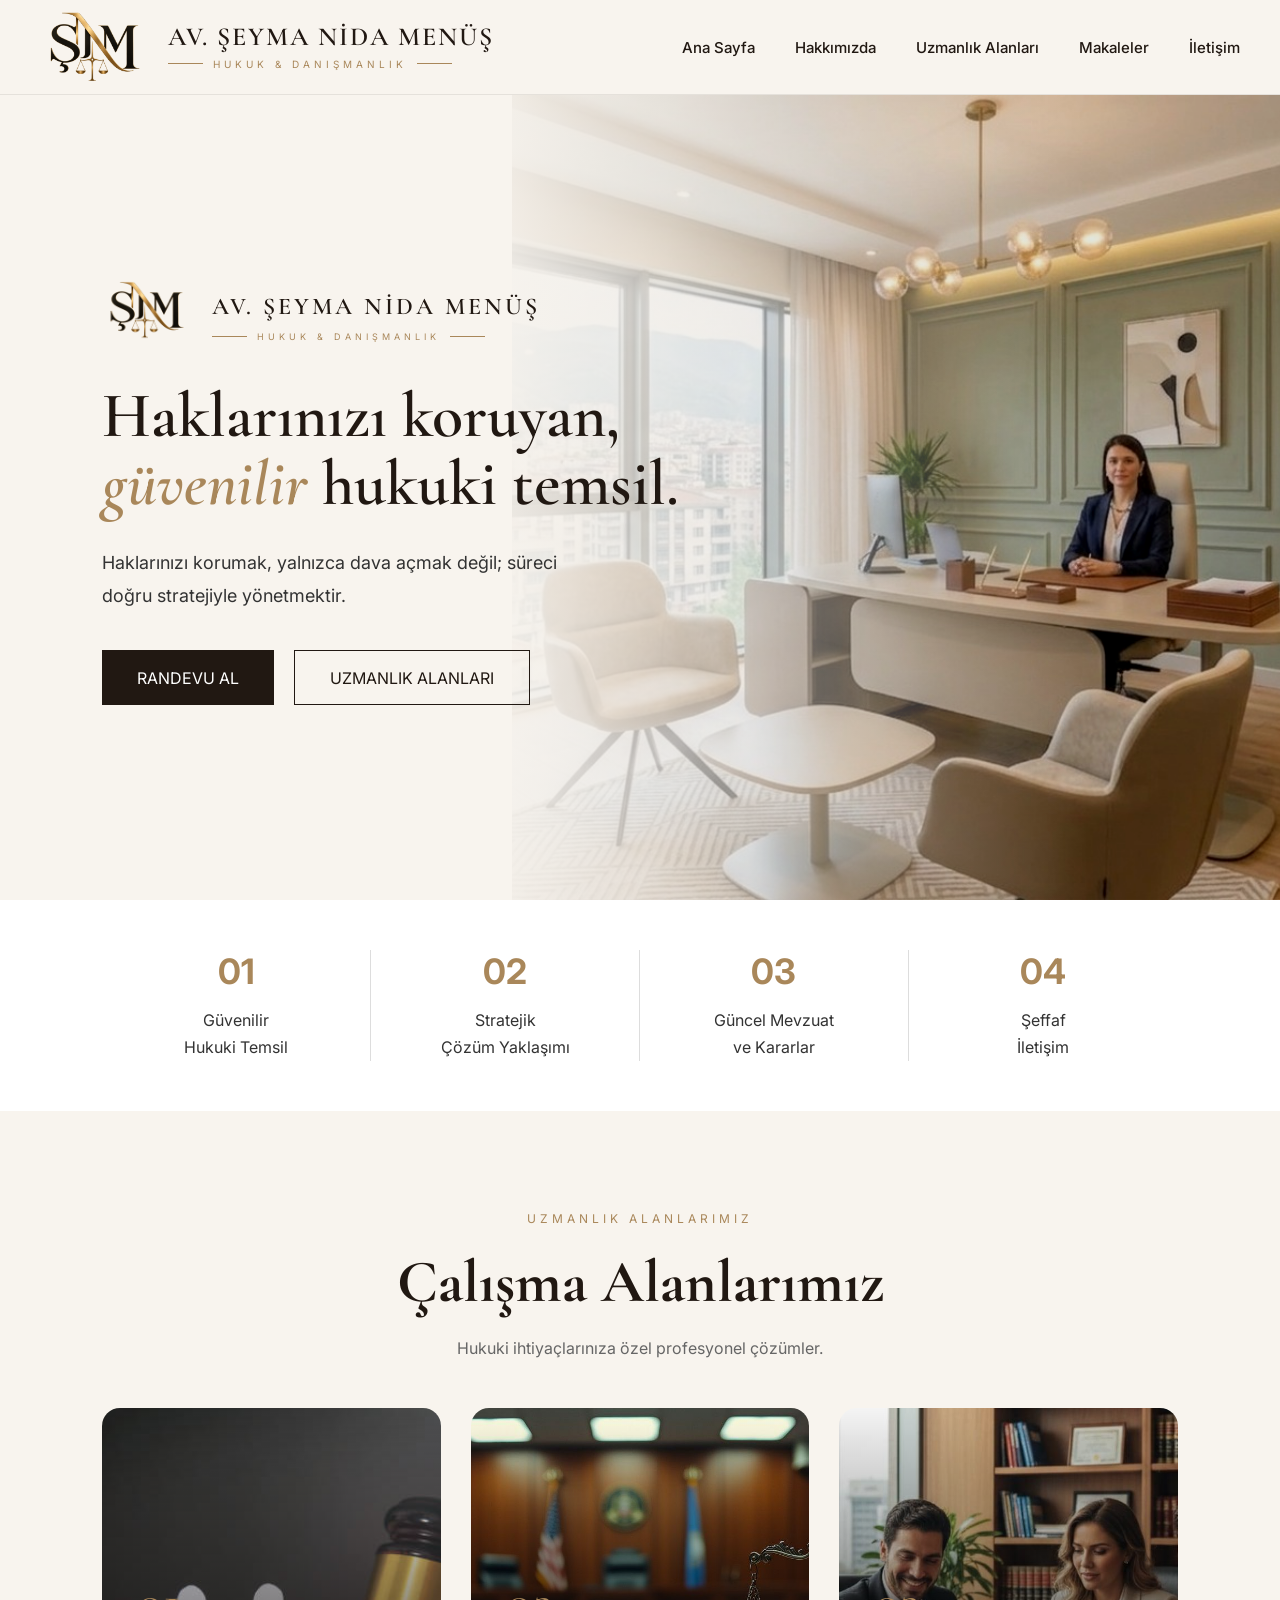
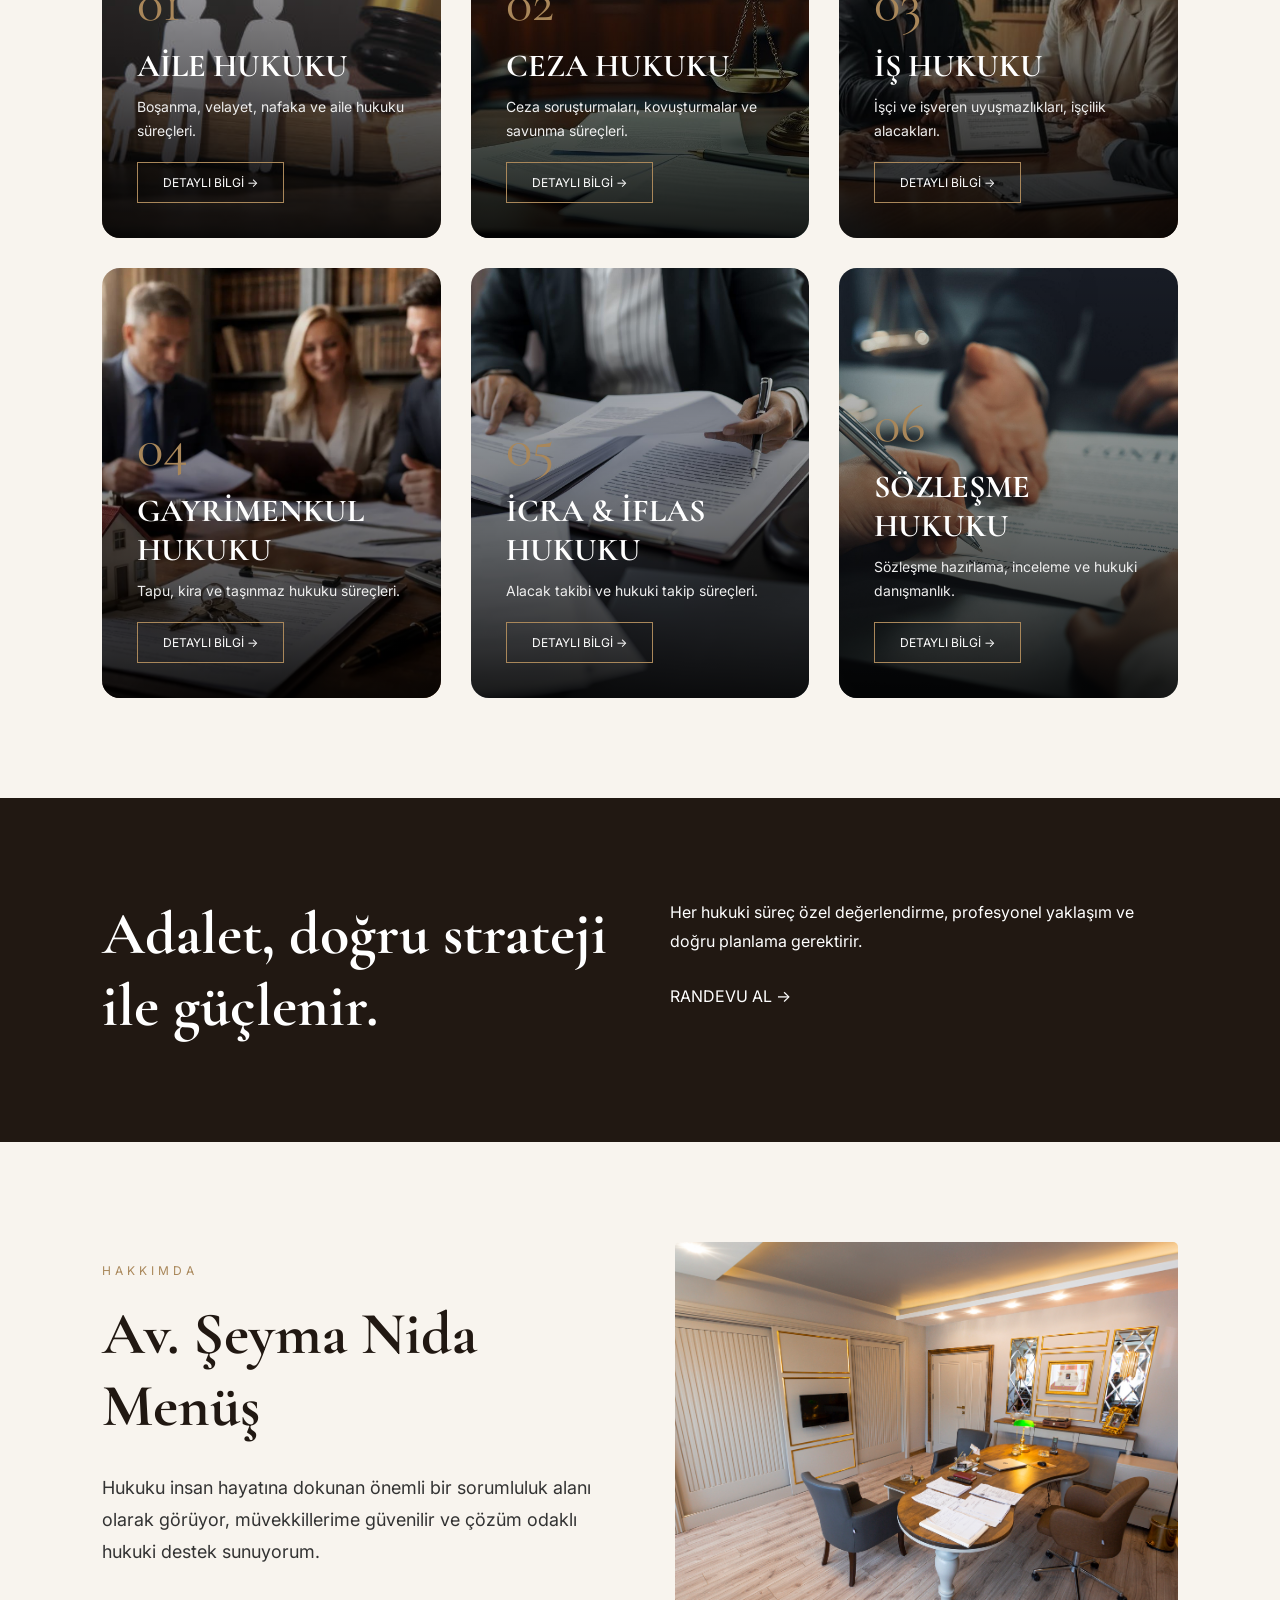
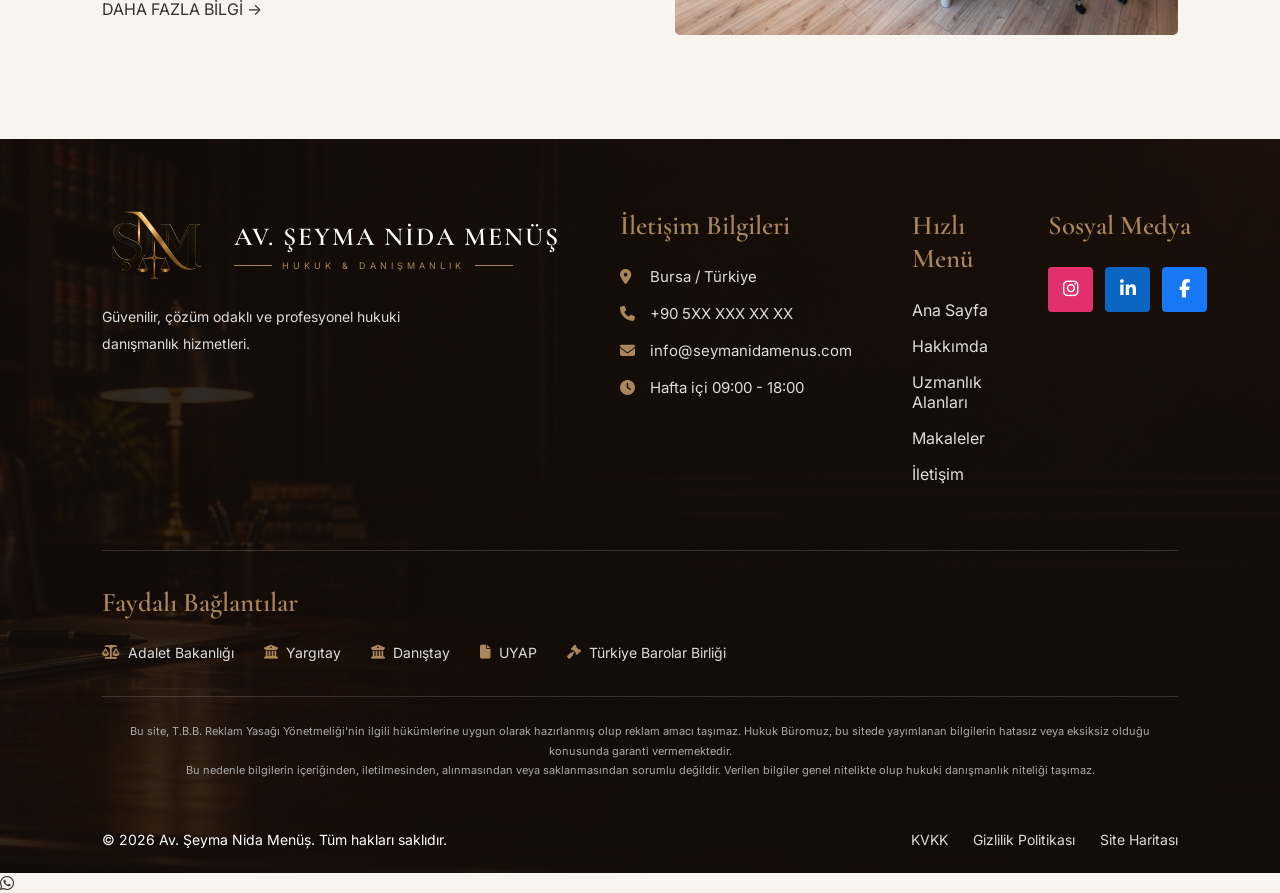
==== index.html @ ba9cf4a3 "Initial website version - SNM Hukuk" ====
<!doctype html>
<html lang="tr">
  <head>
    <meta charset="UTF-8" />

    <meta name="viewport" content="width=device-width, initial-scale=1.0" />

    <title>Av. Şeyma Nida Menüş | Hukuk & Danışmanlık</title>

    <meta
      name="description"
      content="Av. Şeyma Nida Menüş Hukuk ve Danışmanlık. Profesyonel hukuki danışmanlık ve güvenilir temsil."
    />

    <link rel="icon" href="assets/icons/favicon.svg" />

    <link rel="stylesheet" href="assets/css/style.css" />
    <link rel="stylesheet" href="assets/css/header.css" />
    <link rel="stylesheet" href="assets/css/footer.css" />
    <link rel="stylesheet" href="assets/css/responsive.css" />

    <link
      rel="stylesheet"
      href="https://cdnjs.cloudflare.com/ajax/libs/font-awesome/6.5.1/css/all.min.css"
    />

    <meta
      property="og:title"
      content="Av. Şeyma Nida Menüş | Hukuk & Danışmanlık"
    />

    <meta
      property="og:description"
      content="Profesyonel hukuki danışmanlık ve güvenilir temsil."
    />

    <meta property="og:type" content="website" />

    <meta property="og:image" content="assets/images/hero.png" />

    <link rel="preconnect" href="https://fonts.googleapis.com" />

    <link rel="preconnect" href="https://fonts.gstatic.com" crossorigin />

    <link
      href="https://fonts.googleapis.com/css2?family=Cormorant+Garamond:wght@400;500;600;700&family=Inter:wght@300;400;500;600&display=swap"
      rel="stylesheet"
    />
  </head>

  <body>
    <!-- ============================
     HEADER
============================ -->

    <header class="header">
      <div class="header-container">
        <!-- LOGO -->

        <a href="index.html" class="logo">
          <img src="assets/images/logo.png" alt="ŞNM Hukuk Logo" />

          <div class="logo-info">
            <div class="logo-name">AV. ŞEYMA NİDA MENÜŞ</div>

            <div class="logo-line">
              <span></span>

              <p>HUKUK &amp; DANIŞMANLIK</p>

              <span></span>
            </div>
          </div>
        </a>

        <!-- MENU -->

        <nav class="nav-menu">
          <a href="index.html"> Ana Sayfa </a>

          <a href="hakkimda.html"> Hakkımızda </a>

          <a href="uzmanlik.html"> Uzmanlık Alanları </a>

          <a href="makaleler.html"> Makaleler </a>

          <a href="iletisim.html"> İletişim </a>
        </nav>

        <!-- MOBILE MENU BUTTON -->

        <button class="menu-toggle" aria-label="Menü">
          <i class="fa-solid fa-bars"></i>
        </button>
      </div>
    </header>

    <!-- ============================
     HERO SECTION
============================ -->

    <section class="hero-split">
      <div class="hero-image">
        <img
          src="assets/images/hero-lawyer.jpg"
          alt="Av. Şeyma Nida Menüș Hukuk"
        />
      </div>

      <div class="hero-overlay"></div>

      <div class="hero-container">
        <div class="hero-content">
          <!-- BRAND -->

          <div class="hero-brand">
            <img src="assets/images/logo.png" alt="ŞNM Hukuk Logo" />

            <div class="hero-brand-info">
              <div class="hero-brand-name">AV. ŞEYMA NİDA MENÜŞ</div>

              <div class="hero-brand-line">
                <span></span>

                <p>HUKUK &amp; DANIŞMANLIK</p>

                <span></span>
              </div>
            </div>
          </div>

          <!-- TITLE -->

          <h1>
            Haklarınızı koruyan,<br />

            <i> güvenilir </i>

            hukuki temsil.
          </h1>

          <p>
            Haklarınızı korumak, yalnızca dava açmak değil; süreci doğru
            stratejiyle yönetmektir.
          </p>

          <!-- BUTTONS -->

          <div class="hero-buttons">
            <a href="iletisim.html" class="hero-btn primary"> RANDEVU AL </a>

            <a href="uzmanlik.html" class="hero-btn secondary">
              UZMANLIK ALANLARI
            </a>
          </div>
        </div>
      </div>
    </section>

    <section class="features">
      <div>
        <h3>01</h3>

        <p>
          Güvenilir
          <br />
          Hukuki Temsil
        </p>
      </div>

      <div>
        <h3>02</h3>

        <p>
          Stratejik
          <br />
          Çözüm Yaklaşımı
        </p>
      </div>

      <div>
        <h3>03</h3>

        <p>
          Güncel Mevzuat
          <br />
          ve Kararlar
        </p>
      </div>

      <div>
        <h3>04</h3>

        <p>
          Şeffaf
          <br />
          İletişim
        </p>
      </div>
    </section>

    <section class="services">
      <div class="section-title center-title">
        <div class="small-title">UZMANLIK ALANLARIMIZ</div>

        <h2>Çalışma Alanlarımız</h2>

        <p>Hukuki ihtiyaçlarınıza özel profesyonel çözümler.</p>
      </div>

      <div class="service-images">
        <div class="service-card">
          <img src="assets/images/aile.jpg" alt="Aile Hukuku" />

          <div class="overlay">
            <span> 01 </span>

            <h3>AİLE HUKUKU</h3>

            <p>Boşanma, velayet, nafaka ve aile hukuku süreçleri.</p>

            <a href="uzmanlik.html"> DETAYLI BİLGİ → </a>
          </div>
        </div>
        <div class="service-card">
          <img src="assets/images/ceza.jpg" alt="Ceza Hukuku" />

          <div class="overlay">
            <span> 02 </span>

            <h3>CEZA HUKUKU</h3>

            <p>Ceza soruşturmaları, kovuşturmalar ve savunma süreçleri.</p>

            <a href="uzmanlik.html"> DETAYLI BİLGİ → </a>
          </div>
        </div>

        <div class="service-card">
          <img src="assets/images/is.jpg" alt="İş Hukuku" />

          <div class="overlay">
            <span> 03 </span>

            <h3>İŞ HUKUKU</h3>

            <p>İşçi ve işveren uyuşmazlıkları, işçilik alacakları.</p>

            <a href="uzmanlik.html"> DETAYLI BİLGİ → </a>
          </div>
        </div>

        <div class="service-card">
          <img src="assets/images/gayrimenkul.jpg" alt="Gayrimenkul Hukuku" />

          <div class="overlay">
            <span> 04 </span>

            <h3>GAYRİMENKUL HUKUKU</h3>

            <p>Tapu, kira ve taşınmaz hukuku süreçleri.</p>

            <a href="uzmanlik.html"> DETAYLI BİLGİ → </a>
          </div>
        </div>

        <div class="service-card">
          <img src="assets/images/icra.jpg" alt="İcra ve İflas Hukuku" />

          <div class="overlay">
            <span> 05 </span>

            <h3>İCRA & İFLAS HUKUKU</h3>

            <p>Alacak takibi ve hukuki takip süreçleri.</p>

            <a href="uzmanlik.html"> DETAYLI BİLGİ → </a>
          </div>
        </div>

        <div class="service-card">
          <img src="assets/images/sozlesme.jpg" alt="Sözleşme Hukuku" />

          <div class="overlay">
            <span> 06 </span>

            <h3>SÖZLEŞME HUKUKU</h3>

            <p>Sözleşme hazırlama, inceleme ve hukuki danışmanlık.</p>

            <a href="uzmanlik.html"> DETAYLI BİLGİ → </a>
          </div>
        </div>
      </div>
    </section>

    <section class="quote">
      <div>
        <h2>Adalet, doğru strateji ile güçlenir.</h2>
      </div>

      <div>
        <p>
          Her hukuki süreç özel değerlendirme, profesyonel yaklaşım ve doğru
          planlama gerektirir.
        </p>

        <a href="iletisim.html" class="btn"> RANDEVU AL → </a>
      </div>
    </section>

    <section class="about">
      <div>
        <div class="small-title">HAKKIMDA</div>

        <h2>Av. Şeyma Nida Menüş</h2>

        <p>
          Hukuku insan hayatına dokunan önemli bir sorumluluk alanı olarak
          görüyor, müvekkillerime güvenilir ve çözüm odaklı hukuki destek
          sunuyorum.
        </p>

        <a href="hakkimda.html" class="outline-btn"> DAHA FAZLA BİLGİ → </a>
      </div>

      <div>
        <img src="assets/images/office.jpg" alt="Hukuk ofisi" />
      </div>
    </section>

    <!-- GLOBAL FOOTER -->

    <div id="footer"></div>

    <a href="https://wa.me/905000000000" class="whatsapp-btn">
      <i class="fa-brands fa-whatsapp"></i>
    </a>

    <script src="assets/js/main.js"></script>
  </body>
</html>
---- assets/css/style.css ----
/* ============================
   RESET
============================ */

* {
  margin: 0;

  padding: 0;

  box-sizing: border-box;
}

:root {
  --cream: #f8f4ee;

  --gold: #a9875a;

  --dark: #211812;

  --text: #333;

  --white: #fff;
}

html {
  scroll-behavior: smooth;
}

body {
  font-family: "Inter", sans-serif;

  background: var(--cream);

  color: var(--text);
}

a {
  text-decoration: none;

  color: inherit;
}

/* ============================
   HERO SPLIT
============================ */

.hero-split {
  position: relative;
  width: 100%;
  min-height: calc(100vh - 95px);
  display: flex;
  align-items: center;
  overflow: hidden;
  background: var(--cream);
}

.hero-image {
  position: absolute;
  right: 0;
  top: 0;
  width: 60%;
  height: 100%;
}

.hero-image img {
  width: 100%;

  height: 100%;

  object-fit: cover;

  filter: brightness(0.88) contrast(1.05);
}
.hero-overlay {
  position: absolute;

  inset: 0;

  z-index: 2;

  background: linear-gradient(
    90deg,
    #f8f4ee 0%,
    #f8f4ee 24%,
    rgba(248, 244, 238, 0.96) 38%,
    rgba(248, 244, 238, 0.7) 52%,
    rgba(248, 244, 238, 0.28) 68%,
    transparent 85%
  );
}

.hero-container {
  position: relative;
  z-index: 3;
  width: 100%;
  max-width: 1450px;
  margin: auto;
  padding: 70px 8%;
}

.hero-content {
  max-width: 700px;
}

.small-title {
  font-size: 12px;
  letter-spacing: 4px;
  color: var(--gold);
  margin-bottom: 20px;
}

.hero-content h1 {
  font-family: "Cormorant Garamond", serif;

  font-size: 66px;

  line-height: 1.08;

  max-width: 650px;

  font-weight: 600;

  color: var(--dark);
}

.hero-content h1 i {
  color: var(--gold);
}

.hero-content p {
  font-size: 18px;
  line-height: 1.8;
  margin: 30px 0 38px;
  max-width: 500px;
}

.hero-buttons {
  display: flex;
  gap: 20px;
}

.hero-btn {
  height: 55px;
  padding: 0 35px;
  display: flex;
  align-items: center;
  justify-content: center;
  transition: 0.3s;
}

.hero-btn.primary {
  background: var(--dark);
  color: white;
}

.hero-btn.primary:hover {
  background: var(--gold);
}

.hero-btn.secondary {
  border: 1px solid var(--dark);
  color: var(--dark);
}

.hero-btn.secondary:hover {
  background: var(--dark);
  color: white;
}

/* ============================
   FEATURES
============================ */

.features {
  display: grid;

  grid-template-columns: repeat(4, 1fr);

  background: white;

  padding: 50px 8%;
}

.features div {
  text-align: center;

  border-right: 1px solid #ddd;
}

.features div:last-child {
  border: none;
}

.features h3 {
  font-size: 35px;

  color: var(--gold);

  margin-bottom: 15px;
}

.features p {
  line-height: 1.7;
}

/* ============================
   SERVICES
============================ */

.services {
  padding: 100px 8%;
}

.section-title {
  margin-bottom: 50px;
}

.center-title {
  text-align: center;
}

.center-title h2 {
  font-family: "Cormorant Garamond", serif;

  font-size: 60px;

  color: var(--dark);
}

.center-title p {
  margin-top: 20px;

  color: #666;
}

.service-images {
  display: grid;

  grid-template-columns: repeat(3, 1fr);

  gap: 30px;
}

.service-card {
  height: 430px;

  position: relative;

  overflow: hidden;

  border-radius: 18px;

  background: #000;
}

.service-card img {
  width: 100%;

  height: 100%;

  object-fit: cover;

  transition: 0.6s;
}

.service-card:hover img {
  transform: scale(1.1);
}

.service-card::before {
  content: "";

  position: absolute;

  inset: 0;

  background: linear-gradient(180deg, transparent, rgba(0, 0, 0, 0.9));

  z-index: 1;
}

.overlay {
  position: absolute;

  left: 35px;

  right: 35px;

  bottom: 35px;

  z-index: 2;

  color: white;
}

.overlay span {
  font-family: "Cormorant Garamond", serif;

  font-size: 55px;

  color: var(--gold);
}

.overlay h3 {
  font-family: "Cormorant Garamond", serif;

  font-size: 32px;

  margin: 10px 0;
}

.overlay p {
  font-size: 14px;

  line-height: 1.7;

  color: #eee;
}

.overlay a {
  display: inline-block;

  margin-top: 20px;

  padding: 12px 25px;

  border: 1px solid var(--gold);

  font-size: 12px;

  transition: 0.3s;
}

.overlay a:hover {
  background: var(--gold);

  color: white;
}

/* ============================
   QUOTE
============================ */

.quote {
  background: var(--dark);

  color: white;

  padding: 100px 8%;

  display: grid;

  grid-template-columns: 1fr 1fr;

  gap: 60px;
}

.quote h2 {
  font-family: "Cormorant Garamond", serif;

  font-size: 60px;
}

.quote p {
  line-height: 1.8;

  margin-bottom: 30px;
}

/* ============================
   ABOUT
============================ */

.about {
  padding: 100px 8%;

  display: grid;

  grid-template-columns: 1fr 1fr;

  gap: 70px;

  align-items: center;
}

.about h2 {
  font-family: "Cormorant Garamond", serif;

  font-size: 60px;

  color: var(--dark);
}

.about p {
  font-size: 18px;

  line-height: 1.8;

  margin: 30px 0;
}

.about img {
  width: 100%;

  border-radius: 5px;
}

/* ============================
   CONTACT
============================ */

.contact-section {
  padding: 100px 8%;

  display: grid;

  grid-template-columns: 1fr 1fr;

  gap: 70px;
}

.contact-info h2 {
  font-family: "Cormorant Garamond", serif;

  font-size: 55px;

  color: var(--dark);
}

.contact-info p {
  line-height: 1.8;

  margin: 25px 0;
}

.contact-item {
  display: flex;

  align-items: center;

  gap: 15px;

  margin: 20px 0;
}

.contact-item i {
  color: var(--gold);

  font-size: 20px;
}

.contact-form form {
  display: flex;

  flex-direction: column;

  gap: 20px;
}

.contact-form input,
.contact-form textarea {
  width: 100%;

  padding: 18px;

  border: 1px solid #ddd;

  background: white;

  font-family: inherit;
}

.contact-form textarea {
  height: 160px;

  resize: none;
}

/* ============================
   ARTICLE
============================ */

.article-grid {
  display: grid;

  grid-template-columns: repeat(3, 1fr);

  gap: 30px;
}

.article-card {
  background: white;

  border: 1px solid #ddd;

  overflow: hidden;

  transition: 0.3s;
}

.article-card:hover {
  transform: translateY(-10px);

  border-color: var(--gold);
}

.article-card img {
  width: 100%;

  height: 250px;

  object-fit: cover;
}

.article-card div {
  padding: 30px;
}

.article-card span {
  color: var(--gold);

  font-size: 12px;

  letter-spacing: 2px;
}

.article-card h3 {
  font-family: "Cormorant Garamond", serif;

  font-size: 30px;

  margin: 15px 0;
}

.article-card p {
  line-height: 1.7;

  color: #666;
}

.article-card a {
  display: inline-block;

  margin-top: 20px;

  color: var(--gold);
}
/* ============================
   PAGE HERO
============================ */

.page-hero {
  padding: 120px 8%;

  background: var(--dark);

  color: white;

  text-align: center;
}

.page-hero h1 {
  font-family: "Cormorant Garamond", serif;

  font-size: 70px;

  margin-bottom: 20px;
}

.page-hero p {
  font-size: 18px;

  color: #ddd;
}
/* ============================
   LEGAL CONTENT
============================ */

.legal-content {
  padding: 100px 8%;

  max-width: 1000px;

  margin: auto;
}

.legal-content h2 {
  font-family: "Cormorant Garamond", serif;

  font-size: 55px;

  margin-bottom: 30px;
}

.legal-content h3 {
  font-family: "Cormorant Garamond", serif;

  font-size: 35px;

  color: var(--gold);

  margin-top: 40px;
}

.legal-content p {
  font-size: 17px;

  line-height: 1.9;

  color: #555;

  margin: 20px 0;
}

/* ============================
   ANIMATION
============================ */

.hero-content,
.hero-image,
.service-card,
.about {
  animation: fadeUp 0.8s ease;
}

@keyframes fadeUp {
  from {
    opacity: 0;

    transform: translateY(40px);
  }

  to {
    opacity: 1;

    transform: translateY(0);
  }
}

/* ================================
   RESPONSIVE
================================ */

@media (max-width: 1200px) {
  .service-images {
    grid-template-columns: repeat(2, 1fr);
  }
}

@media (max-width: 900px) {
  .hero-split {
    flex-direction: column;

    padding: 60px 5%;

    text-align: center;
  }

  .hero-content {
    width: 100%;
  }

  .hero-content h1 {
    font-size: 48px;
  }

  .hero-image {
    width: 90%;
  }

  .hero-image img {
    height: 450px;
  }

  .hero-buttons {
    justify-content: center;
  }

  .features {
    grid-template-columns: 1fr;

    padding: 40px 5%;
  }

  .features div {
    border-right: none;

    border-bottom: 1px solid #ddd;

    padding: 25px;
  }

  .service-images {
    grid-template-columns: 1fr;
  }

  .quote {
    grid-template-columns: 1fr;

    padding: 70px 5%;
  }

  .about {
    grid-template-columns: 1fr;

    padding: 70px 5%;
  }

  .contact-section {
    grid-template-columns: 1fr;

    padding: 70px 5%;
  }

  .article-grid {
    grid-template-columns: 1fr;
  }
}

@media (max-width: 500px) {
  .hero-content h1 {
    font-size: 38px;
  }

  .service-card {
    height: 350px;
  }

  .overlay h3 {
    font-size: 24px;
  }

  .center-title h2 {
    font-size: 42px;
  }

  .page-hero h1 {
    font-size: 45px;
  }
}

/* ============================
   HERO BRAND FINAL CLEAN
============================ */

.hero-brand {
  display: flex;
  align-items: center;
  gap: 20px;
  margin-bottom: 32px;
}

.hero-brand img {
  width: 90px;
  height: auto;
  object-fit: contain;
  transform: translateY(-10px);
}

.hero-brand-info {
  display: flex;
  flex-direction: column;
  justify-content: center;
  margin-top: 0;
}

.hero-brand-name {
  font-family: "Cormorant Garamond", serif;
  font-size: 24px;
  font-weight: 600;
  letter-spacing: 3px;
  line-height: 1.1;
  color: var(--dark);
  white-space: nowrap;
}

.hero-brand-line {
  display: flex;
  align-items: center;
  gap: 10px;
  margin-top: 8px;
}

.hero-brand-line span {
  width: 35px;
  height: 1px;
  background: var(--gold);
}

.hero-brand-line p {
  margin: 0;
  font-size: 9px;
  letter-spacing: 4px;
  color: var(--gold);
  white-space: nowrap;
}

/* HERO FINAL SIZE */

.hero-content h1 {
  font-size: 64px;
  line-height: 1.06;
  margin-top: 0;
}

@media (max-width: 768px) {
  .hero-brand img {
    width: 70px;
    transform: translateY(-6px);
  }

  .hero-brand-name {
    font-size: 19px;
  }

  .hero-content h1 {
    font-size: 42px;
  }
}
---- assets/css/header.css ----
/* =================================
   HEADER
================================= */

.header {
  width: 100%;

  height: 95px;

  background: #f8f4ee;

  border-bottom: 1px solid rgba(0, 0, 0, 0.08);

  position: sticky;

  top: 0;

  z-index: 999;
}

.header-container {
  max-width: 1400px;

  height: 100%;

  margin: auto;

  padding: 0 40px;

  display: flex;

  align-items: center;

  justify-content: space-between;
}

/* LOGO */

.logo {
  display: flex;

  align-items: center;

  gap: 18px;
}

.logo img {
  width: 110px;

  height: auto;

  display: block;

  object-fit: contain;
}

.logo-info {
  display: flex;

  flex-direction: column;

  justify-content: center;
}

.logo-name {
  font-family: "Cormorant Garamond", serif;

  font-size: 26px;

  font-weight: 600;

  letter-spacing: 2px;

  color: #211812;

  line-height: 1;

  white-space: nowrap;
}

.logo-line {
  display: flex;

  align-items: center;

  gap: 10px;

  margin-top: 8px;
}

.logo-line span {
  width: 35px;

  height: 1px;

  background: #a9875a;
}

.logo-line p {
  margin: 0;

  font-size: 10px;

  letter-spacing: 4px;

  color: #a9875a;

  white-space: nowrap;
}

/* MENU */

.nav-menu {
  display: flex;

  align-items: center;

  gap: 40px;
}

.nav-menu a {
  color: #211812;

  font-size: 15px;

  font-weight: 500;

  transition: 0.3s;

  position: relative;
}

.nav-menu a:hover {
  color: #a9875a;
}

.nav-menu a::after {
  content: "";

  position: absolute;

  left: 0;

  bottom: -8px;

  width: 0;

  height: 2px;

  background: #a9875a;

  transition: 0.3s;
}

.nav-menu a:hover::after {
  width: 100%;
}

/* MOBILE BUTTON */

.menu-toggle {
  display: none;

  background: none;

  border: none;

  color: #211812;

  font-size: 26px;

  cursor: pointer;
}

/* TABLET */

@media (max-width: 900px) {
  .header {
    height: 85px;
  }

  .header-container {
    padding: 0 25px;
  }

  .logo img {
    width: 120px;
  }

  .nav-menu {
    position: absolute;

    top: 85px;

    left: 0;

    width: 100%;

    background: #f8f4ee;

    display: none;

    flex-direction: column;

    gap: 20px;

    padding: 30px 0;
  }

  .nav-menu.active {
    display: flex;
  }

  .menu-toggle {
    display: block;
  }
}

/* MOBILE */

@media (max-width: 500px) {
  .logo img {
    width: 100px;
  }

  .header-container {
    padding: 0 20px;
  }
}
---- assets/css/footer.css ----
/* ============================
   FOOTER
============================ */

.footer {
  position: relative;

  padding: 70px 8% 25px;

  color: #fff;

  background:
    linear-gradient(rgba(20, 12, 8, 0.88), rgba(20, 12, 8, 0.88)),
    url("../images/footer-bg.jpg");

  background-size: cover;

  background-position: center;

  overflow: hidden;
}

.footer-container {
  max-width: 1450px;

  margin: auto;

  display: grid;

  grid-template-columns: 1.5fr 1fr 1fr 0.8fr;

  gap: 60px;

  padding-bottom: 50px;

  border-bottom: 1px solid rgba(255, 255, 255, 0.15);
}

/* ============================
   FOOTER LOGO
============================ */

.footer-logo-link {
  display: flex;

  align-items: center;

  gap: 22px;
}

.footer-logo-img {
  width: 110px;

  height: auto;

  object-fit: contain;
}

.footer-logo-info {
  display: flex;

  flex-direction: column;
}

.footer-logo-name {
  font-family: "Cormorant Garamond", serif;

  font-size: 26px;

  font-weight: 600;

  letter-spacing: 2px;

  color: #fff;

  white-space: nowrap;
}

.footer-logo-line {
  display: flex;

  align-items: center;

  gap: 10px;

  margin-top: 8px;
}

.footer-logo-line span {
  width: 38px;

  height: 1px;

  background: #a9875a;
}

.footer-logo-line p {
  margin: 0;

  color: #a9875a;

  font-size: 9px;

  letter-spacing: 4px;

  white-space: nowrap;
}

.footer-description {
  margin-top: 22px;

  max-width: 330px;

  font-size: 14px;

  line-height: 1.9;

  color: #ddd;
}

/* ============================
   TITLES
============================ */

.footer-col h3,
.footer-useful h3 {
  font-family: "Cormorant Garamond", serif;

  font-size: 27px;

  font-weight: 600;

  color: #a9875a;

  margin-bottom: 25px;
}

/* ============================
   CONTACT
============================ */

.footer-contact {
  list-style: none;
}

.footer-contact li {
  display: flex;

  align-items: center;

  gap: 12px;

  margin-bottom: 18px;

  font-size: 15px;

  color: #ddd;
}

.footer-contact i {
  color: #a9875a;

  width: 18px;
}

/* ============================
   MENU LINKS
============================ */

.footer-links {
  list-style: none;
}

.footer-links li {
  margin-bottom: 16px;
}

.footer-links a {
  color: #ddd;

  transition: 0.3s;
}

.footer-links a:hover {
  color: #a9875a;
}

/* ============================
   SOCIAL MEDIA
============================ */

.footer-social {
  display: flex;

  gap: 12px;
}

.footer-social a {
  width: 45px;

  height: 45px;

  display: flex;

  align-items: center;

  justify-content: center;

  color: #fff;

  border-radius: 4px;

  font-size: 18px;

  transition: 0.3s;
}

/* Instagram */

.footer-social a:nth-child(1) {
  background: #e1306c;
}

/* LinkedIn */

.footer-social a:nth-child(2) {
  background: #0a66c2;
}

/* Facebook */

.footer-social a:nth-child(3) {
  background: #1877f2;
}

.footer-social a:hover {
  transform: translateY(-4px);

  filter: brightness(1.1);
}

/* ============================
   USEFUL LINKS
============================ */

.footer-useful {
  max-width: 1450px;

  margin: 35px auto 0;

  padding-bottom: 35px;

  border-bottom: 1px solid rgba(255, 255, 255, 0.15);
}

.useful-links {
  display: flex;

  flex-wrap: wrap;

  gap: 30px;
}

.useful-links a {
  color: #ddd;

  font-size: 14px;

  display: flex;

  align-items: center;

  gap: 8px;
}

.useful-links i {
  color: #a9875a;
}

/* ============================
   LEGAL TEXT
============================ */

.footer-legal {
  max-width: 1200px;

  margin: 25px auto;

  text-align: center;

  color: #aaa;

  font-size: 11px;

  line-height: 1.8;
}

/* ============================
   BOTTOM
============================ */

.footer-bottom {
  max-width: 1450px;

  margin: auto;

  display: flex;

  justify-content: space-between;

  align-items: center;

  padding-top: 25px;

  font-size: 14px;
}

.footer-bottom div {
  display: flex;

  gap: 25px;
}

.footer-bottom a {
  color: #ddd;
}

.footer-bottom a:hover {
  color: #a9875a;
}

/* ============================
   RESPONSIVE
============================ */

@media (max-width: 1000px) {
  .footer-container {
    grid-template-columns: 1fr 1fr;
  }
}

@media (max-width: 700px) {
  .footer-container {
    grid-template-columns: 1fr;
  }

  .footer-logo-link {
    justify-content: center;
  }

  .footer-description {
    text-align: center;
  }

  .footer-bottom {
    flex-direction: column;

    gap: 20px;

    text-align: center;
  }

  .useful-links {
    flex-direction: column;
  }
}
---- assets/css/responsive.css ----
@media (max-width: 1200px) {
  .hero h1 {
    font-size: 60px;
  }

  .service-images {
    grid-template-columns: repeat(2, 1fr);
  }

  .footer-container {
    grid-template-columns: repeat(2, 1fr);
  }
}

@media (max-width: 900px) {
  .header {
    padding: 0 5%;

    height: 85px;
  }

  .nav-menu {
    display: none;
  }

  .header .btn {
    padding: 12px 20px;

    font-size: 11px;
  }

  .hero {
    flex-direction: column;

    padding: 60px 5%;

    text-align: center;
  }

  .hero-content {
    width: 100%;
  }

  .hero h1 {
    font-size: 48px;
  }

  .hero p {
    font-size: 16px;
  }

  .hero-buttons {
    flex-direction: column;

    align-items: center;
  }

  .hero-buttons a {
    width: 100%;

    max-width: 320px;
  }

  .hero-image {
    width: 90%;
  }

  .hero-image img {
    height: 480px;
  }

  .features {
    grid-template-columns: 1fr;

    padding: 40px 5%;
  }

  .features div {
    border-right: none;

    border-bottom: 1px solid #ddd;

    padding: 25px;
  }

  .features div:last-child {
    border: none;
  }

  .services {
    padding: 70px 5%;
  }

  .center-title h2 {
    font-size: 45px;
  }

  .service-images {
    grid-template-columns: 1fr;
  }

  .service-card {
    height: 390px;
  }

  .overlay {
    left: 25px;

    right: 25px;

    bottom: 25px;
  }

  .overlay h3 {
    font-size: 27px;
  }

  .quote {
    grid-template-columns: 1fr;

    padding: 70px 5%;
  }

  .quote h2 {
    font-size: 45px;
  }

  .about {
    grid-template-columns: 1fr;

    padding: 70px 5%;

    text-align: center;
  }

  .about h2 {
    font-size: 45px;
  }

  .footer {
    padding: 60px 5% 30px;
  }

  .footer-container {
    grid-template-columns: 1fr;

    gap: 40px;
  }

  .footer-bottom {
    flex-direction: column;

    gap: 20px;

    text-align: center;
  }

  .footer-bottom div {
    flex-direction: column;

    gap: 10px;
  }

  .page-hero {
    padding: 90px 5%;
  }

  .page-hero h1 {
    font-size: 50px;
  }
}

@media (max-width: 500px) {
  .logo-main {
    font-size: 38px;
  }

  .logo-text {
    display: none;
  }

  .header .btn {
    display: none;
  }

  .hero h1 {
    font-size: 38px;
  }

  .hero-image img {
    height: 350px;
  }

  .service-card {
    height: 350px;
  }

  .overlay span {
    font-size: 45px;
  }

  .overlay h3 {
    font-size: 24px;
  }

  .overlay p {
    font-size: 13px;
  }

  .footer-logo {
    font-size: 60px;
  }

  .social-icons a {
    width: 40px;

    height: 40px;

    font-size: 16px;
  }
}
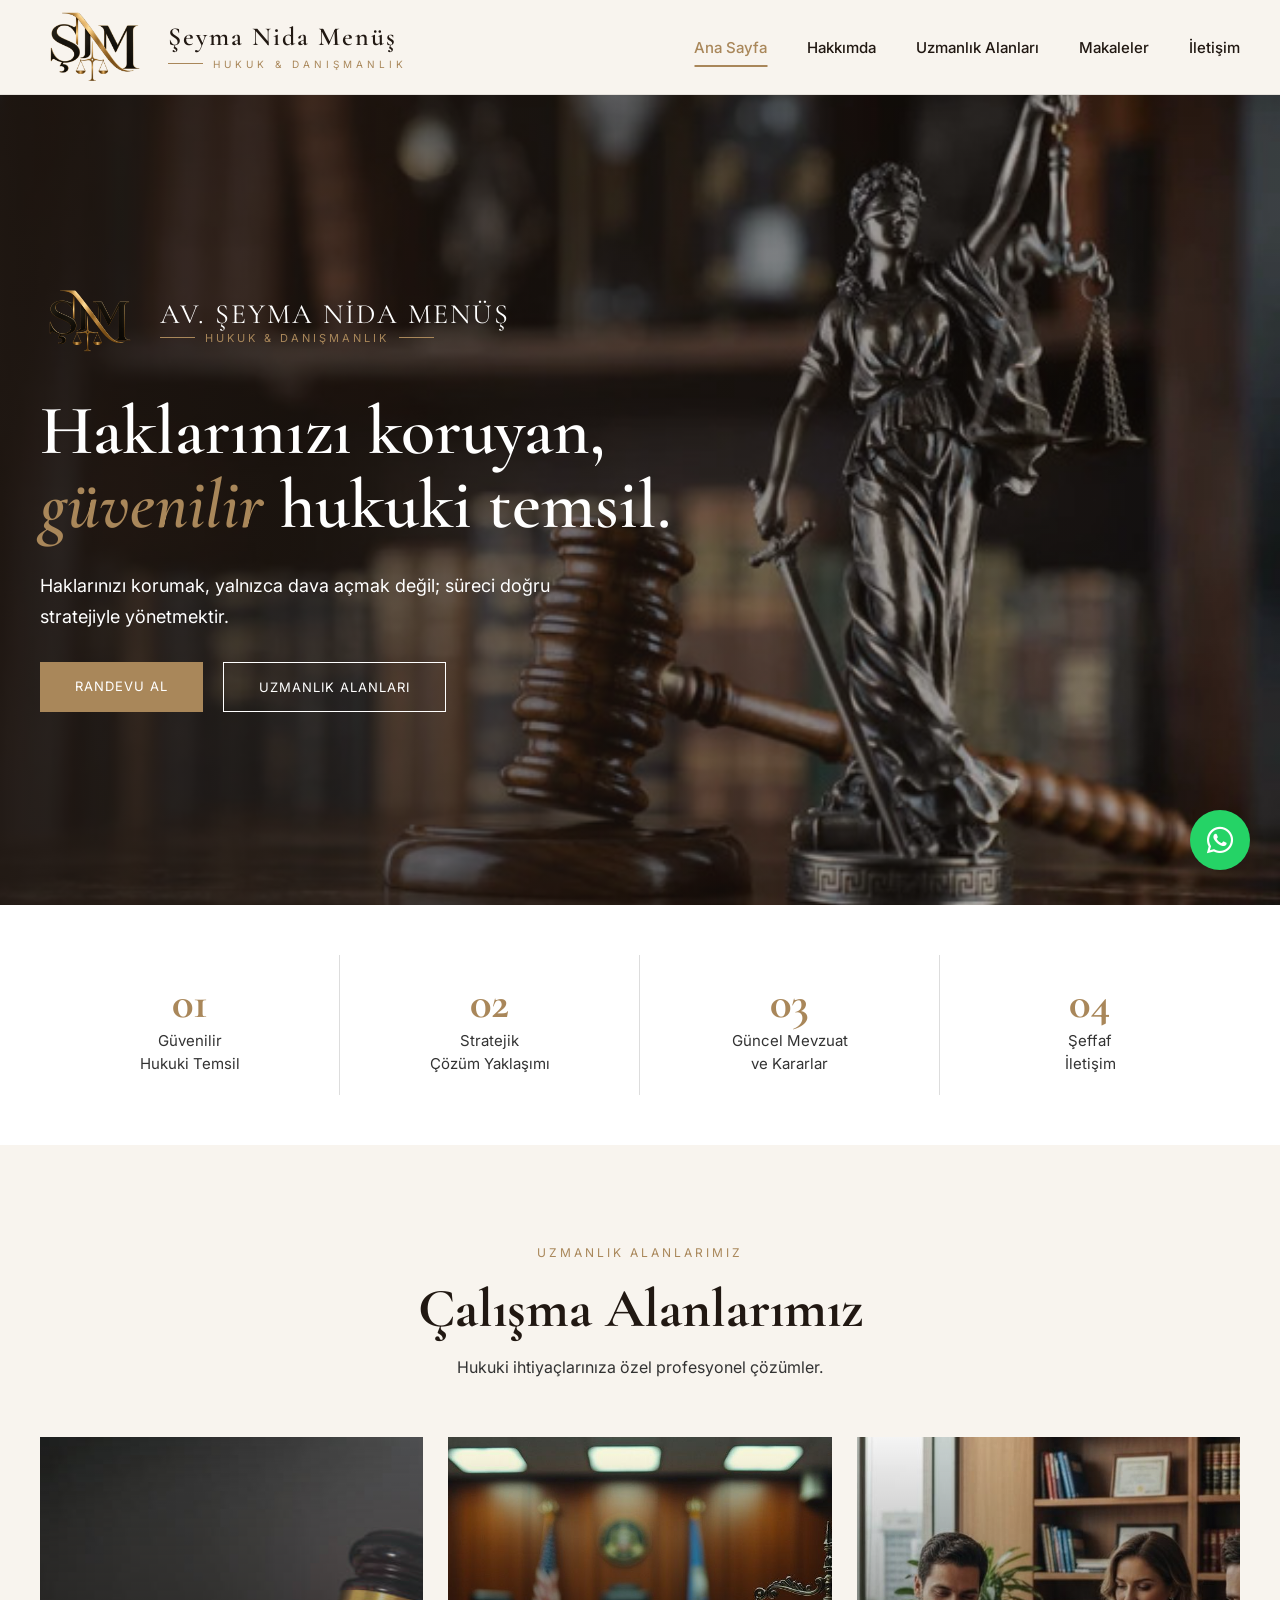
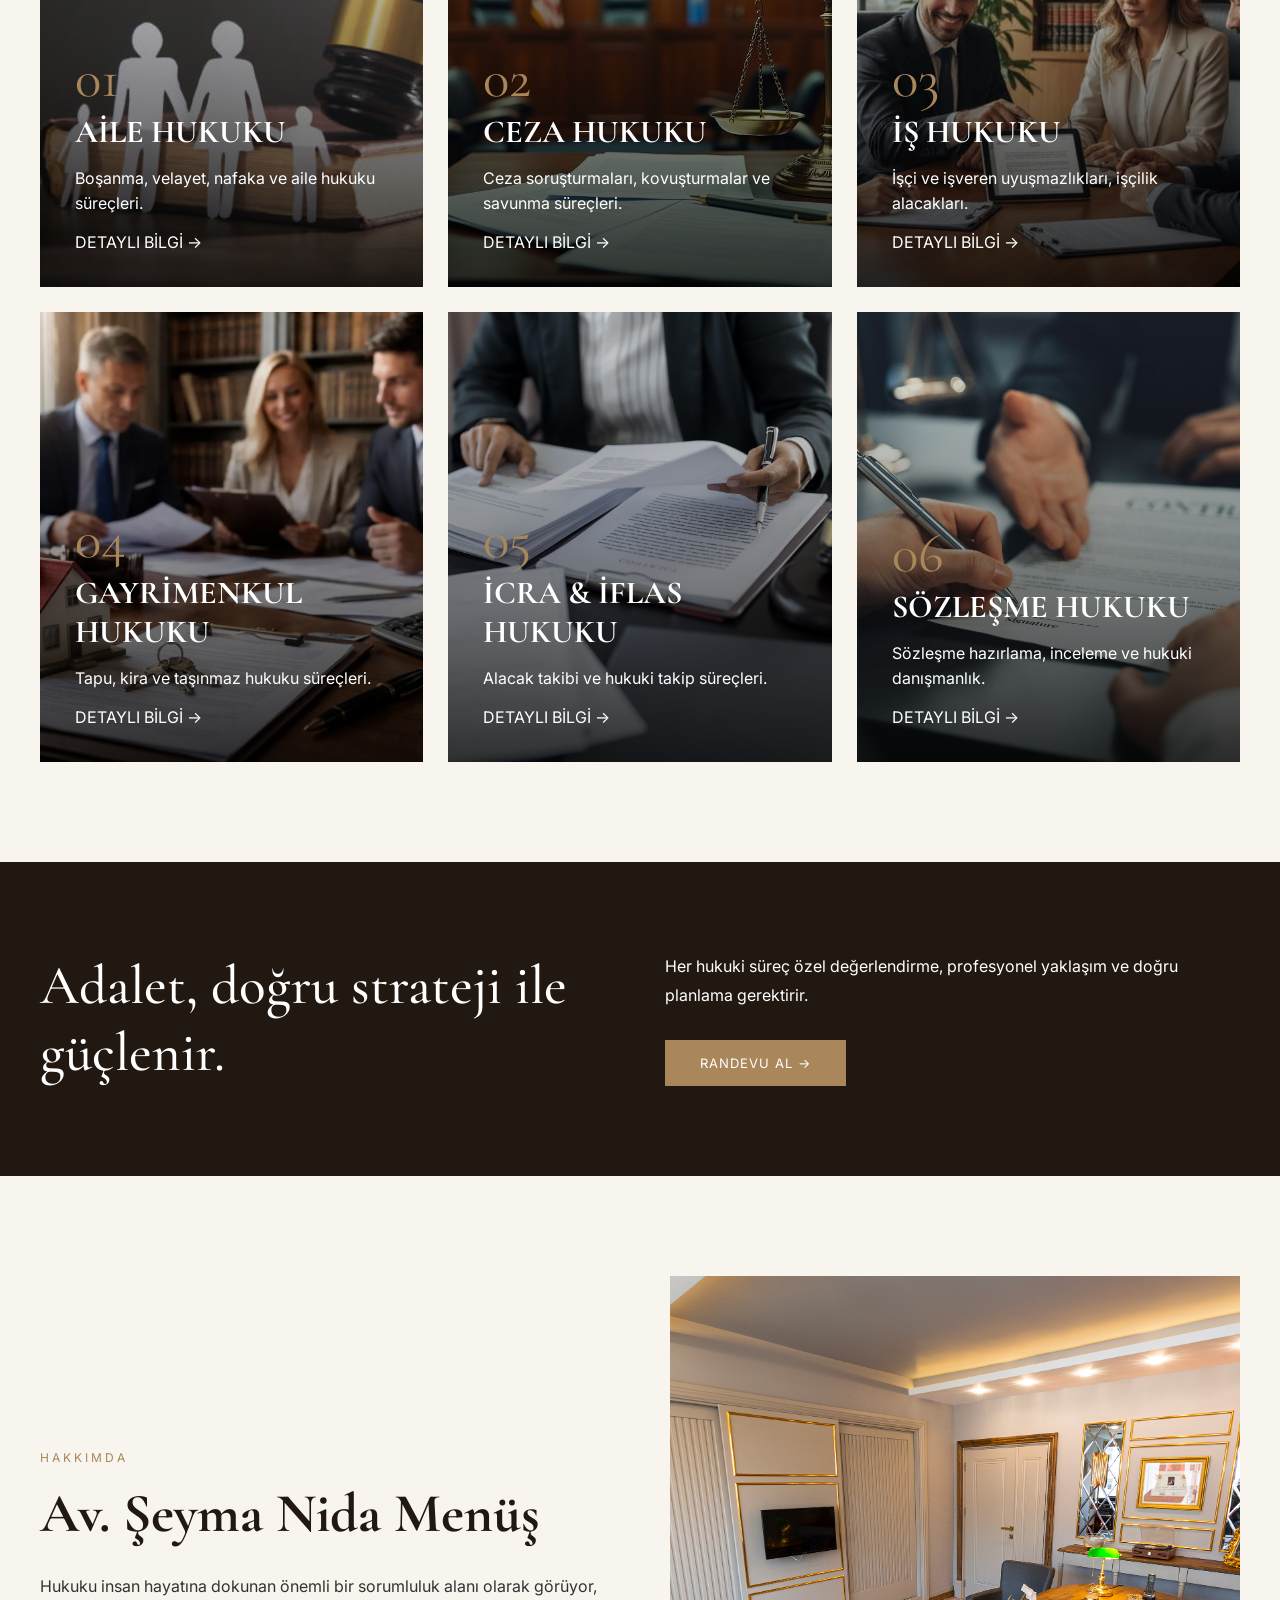
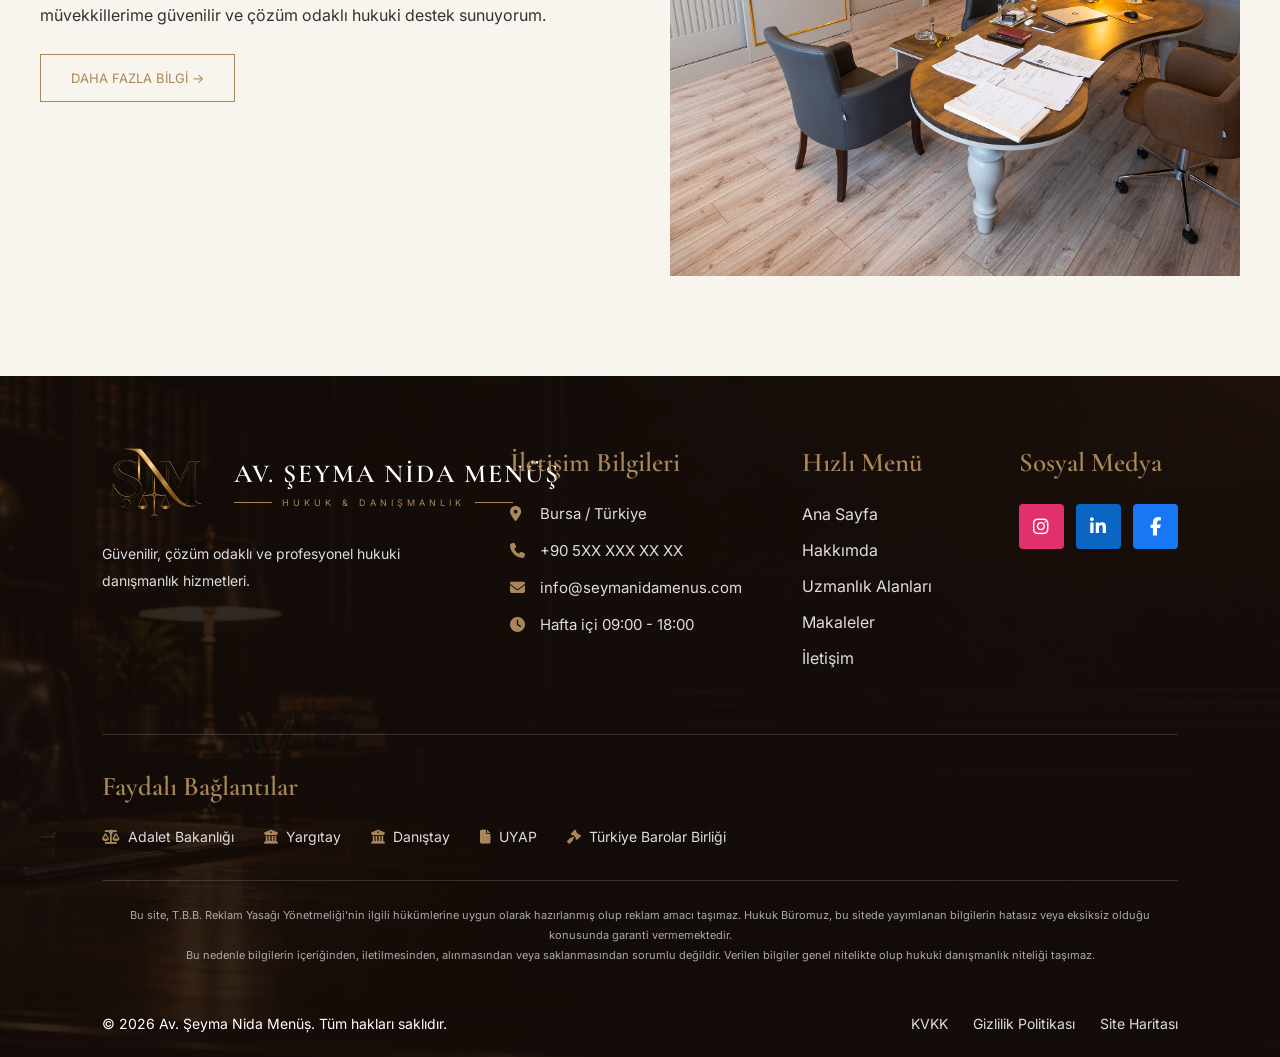
==== commit 70378a01: "update css" ====
--- a/index.html
+++ b/index.html
@@ -9,14 +9,42 @@
 
     <meta
       name="description"
-      content="Av. Şeyma Nida Menüş Hukuk ve Danışmanlık. Profesyonel hukuki danışmanlık ve güvenilir temsil."
-    />
+      content="Av. Şeyma Nida Menüş Hukuk & Danışmanlık. Aile hukuku, ceza hukuku, iş hukuku ve hukuki danışmanlık hizmetleri."
+    />
+
+    <meta
+      name="keywords"
+      content="avukat, hukuk bürosu, aile hukuku, ceza hukuku, iş hukuku, hukuki danışmanlık"
+    />
+
+    <meta name="author" content="Av. Şeyma Nida Menüş" />
+
+    <link rel="canonical" href="/" />
+
+    <meta property="og:type" content="website" />
+
+    <meta
+      property="og:title"
+      content="Av. Şeyma Nida Menüş | Hukuk & Danışmanlık"
+    />
+
+    <meta
+      property="og:description"
+      content="Güvenilir hukuki temsil ve profesyonel danışmanlık."
+    />
+
+    <meta property="og:image" content="assets/images/hero-lawyer.jpg" />
+
+    <meta name="twitter:card" content="summary_large_image" />
 
     <link rel="icon" href="assets/icons/favicon.svg" />
 
     <link rel="stylesheet" href="assets/css/style.css" />
+
     <link rel="stylesheet" href="assets/css/header.css" />
+
     <link rel="stylesheet" href="assets/css/footer.css" />
+
     <link rel="stylesheet" href="assets/css/responsive.css" />
 
     <link
@@ -24,20 +52,6 @@
       href="https://cdnjs.cloudflare.com/ajax/libs/font-awesome/6.5.1/css/all.min.css"
     />
 
-    <meta
-      property="og:title"
-      content="Av. Şeyma Nida Menüş | Hukuk & Danışmanlık"
-    />
-
-    <meta
-      property="og:description"
-      content="Profesyonel hukuki danışmanlık ve güvenilir temsil."
-    />
-
-    <meta property="og:type" content="website" />
-
-    <meta property="og:image" content="assets/images/hero.png" />
-
     <link rel="preconnect" href="https://fonts.googleapis.com" />
 
     <link rel="preconnect" href="https://fonts.gstatic.com" crossorigin />
@@ -46,64 +60,34 @@
       href="https://fonts.googleapis.com/css2?family=Cormorant+Garamond:wght@400;500;600;700&family=Inter:wght@300;400;500;600&display=swap"
       rel="stylesheet"
     />
+
+    <script type="application/ld+json">
+      {
+        "@context": "https://schema.org",
+        "@type": "Attorney",
+        "name": "Av. Şeyma Nida Menüş",
+        "areaServed": "Türkiye",
+        "serviceType": [
+          "Aile Hukuku",
+          "Ceza Hukuku",
+          "İş Hukuku",
+          "Gayrimenkul Hukuku",
+          "Sözleşme Hukuku"
+        ]
+      }
+    </script>
   </head>
 
   <body>
-    <!-- ============================
-     HEADER
-============================ -->
-
-    <header class="header">
-      <div class="header-container">
-        <!-- LOGO -->
-
-        <a href="index.html" class="logo">
-          <img src="assets/images/logo.png" alt="ŞNM Hukuk Logo" />
-
-          <div class="logo-info">
-            <div class="logo-name">AV. ŞEYMA NİDA MENÜŞ</div>
-
-            <div class="logo-line">
-              <span></span>
-
-              <p>HUKUK &amp; DANIŞMANLIK</p>
-
-              <span></span>
-            </div>
-          </div>
-        </a>
-
-        <!-- MENU -->
-
-        <nav class="nav-menu">
-          <a href="index.html"> Ana Sayfa </a>
-
-          <a href="hakkimda.html"> Hakkımızda </a>
-
-          <a href="uzmanlik.html"> Uzmanlık Alanları </a>
-
-          <a href="makaleler.html"> Makaleler </a>
-
-          <a href="iletisim.html"> İletişim </a>
-        </nav>
-
-        <!-- MOBILE MENU BUTTON -->
-
-        <button class="menu-toggle" aria-label="Menü">
-          <i class="fa-solid fa-bars"></i>
-        </button>
-      </div>
-    </header>
-
-    <!-- ============================
-     HERO SECTION
-============================ -->
+    <div id="header"></div>
 
     <section class="hero-split">
       <div class="hero-image">
         <img
           src="assets/images/hero-lawyer.jpg"
-          alt="Av. Şeyma Nida Menüș Hukuk"
+          alt="Av. Şeyma Nida Menüş Hukuk"
+          loading="eager"
+          decoding="async"
         />
       </div>
 
@@ -111,10 +95,13 @@
 
       <div class="hero-container">
         <div class="hero-content">
-          <!-- BRAND -->
-
           <div class="hero-brand">
-            <img src="assets/images/logo.png" alt="ŞNM Hukuk Logo" />
+            <img
+              src="assets/images/logo.png"
+              alt="ŞNM Hukuk Logo"
+              loading="lazy"
+              decoding="async"
+            />
 
             <div class="hero-brand-info">
               <div class="hero-brand-name">AV. ŞEYMA NİDA MENÜŞ</div>
@@ -129,12 +116,10 @@
             </div>
           </div>
 
-          <!-- TITLE -->
-
           <h1>
             Haklarınızı koruyan,<br />
 
-            <i> güvenilir </i>
+            <i>güvenilir</i>
 
             hukuki temsil.
           </h1>
@@ -144,8 +129,6 @@
             stratejiyle yönetmektir.
           </p>
 
-          <!-- BUTTONS -->
-
           <div class="hero-buttons">
             <a href="iletisim.html" class="hero-btn primary"> RANDEVU AL </a>
 
@@ -210,7 +193,12 @@
 
       <div class="service-images">
         <div class="service-card">
-          <img src="assets/images/aile.jpg" alt="Aile Hukuku" />
+          <img
+            src="assets/images/aile.jpg"
+            alt="Aile Hukuku"
+            loading="lazy"
+            decoding="async"
+          />
 
           <div class="overlay">
             <span> 01 </span>
@@ -222,8 +210,14 @@
             <a href="uzmanlik.html"> DETAYLI BİLGİ → </a>
           </div>
         </div>
-        <div class="service-card">
-          <img src="assets/images/ceza.jpg" alt="Ceza Hukuku" />
+
+        <div class="service-card">
+          <img
+            src="assets/images/ceza.jpg"
+            alt="Ceza Hukuku"
+            loading="lazy"
+            decoding="async"
+          />
 
           <div class="overlay">
             <span> 02 </span>
@@ -237,7 +231,12 @@
         </div>
 
         <div class="service-card">
-          <img src="assets/images/is.jpg" alt="İş Hukuku" />
+          <img
+            src="assets/images/is.jpg"
+            alt="İş Hukuku"
+            loading="lazy"
+            decoding="async"
+          />
 
           <div class="overlay">
             <span> 03 </span>
@@ -251,7 +250,12 @@
         </div>
 
         <div class="service-card">
-          <img src="assets/images/gayrimenkul.jpg" alt="Gayrimenkul Hukuku" />
+          <img
+            src="assets/images/gayrimenkul.jpg"
+            alt="Gayrimenkul Hukuku"
+            loading="lazy"
+            decoding="async"
+          />
 
           <div class="overlay">
             <span> 04 </span>
@@ -265,7 +269,12 @@
         </div>
 
         <div class="service-card">
-          <img src="assets/images/icra.jpg" alt="İcra ve İflas Hukuku" />
+          <img
+            src="assets/images/icra.jpg"
+            alt="İcra ve İflas Hukuku"
+            loading="lazy"
+            decoding="async"
+          />
 
           <div class="overlay">
             <span> 05 </span>
@@ -279,7 +288,12 @@
         </div>
 
         <div class="service-card">
-          <img src="assets/images/sozlesme.jpg" alt="Sözleşme Hukuku" />
+          <img
+            src="assets/images/sozlesme.jpg"
+            alt="Sözleşme Hukuku"
+            loading="lazy"
+            decoding="async"
+          />
 
           <div class="overlay">
             <span> 06 </span>
@@ -325,11 +339,14 @@
       </div>
 
       <div>
-        <img src="assets/images/office.jpg" alt="Hukuk ofisi" />
-      </div>
-    </section>
-
-    <!-- GLOBAL FOOTER -->
+        <img
+          src="assets/images/office.jpg"
+          alt="Hukuk ofisi"
+          loading="lazy"
+          decoding="async"
+        />
+      </div>
+    </section>
 
     <div id="footer"></div>
 
--- a/assets/css/style.css
+++ b/assets/css/style.css
@@ -4,22 +4,17 @@
 
 * {
   margin: 0;
-
   padding: 0;
-
   box-sizing: border-box;
 }
 
 :root {
   --cream: #f8f4ee;
-
   --gold: #a9875a;
-
   --dark: #211812;
-
   --text: #333;
-
   --white: #fff;
+  --border: rgba(0, 0, 0, 0.08);
 }
 
 html {
@@ -28,792 +23,580 @@
 
 body {
   font-family: "Inter", sans-serif;
-
   background: var(--cream);
-
   color: var(--text);
+  overflow-x: hidden;
 }
 
 a {
   text-decoration: none;
-
   color: inherit;
 }
 
-/* ============================
-   HERO SPLIT
+img {
+  max-width: 100%;
+  display: block;
+}
+
+/* ============================
+   HERO
 ============================ */
 
 .hero-split {
   position: relative;
-  width: 100%;
-  min-height: calc(100vh - 95px);
+  min-height: 90vh;
   display: flex;
   align-items: center;
   overflow: hidden;
-  background: var(--cream);
 }
 
 .hero-image {
   position: absolute;
-  right: 0;
-  top: 0;
-  width: 60%;
-  height: 100%;
+  inset: 0;
 }
 
 .hero-image img {
   width: 100%;
-
   height: 100%;
-
   object-fit: cover;
-
-  filter: brightness(0.88) contrast(1.05);
-}
+}
+
 .hero-overlay {
   position: absolute;
-
   inset: 0;
-
-  z-index: 2;
 
   background: linear-gradient(
     90deg,
-    #f8f4ee 0%,
-    #f8f4ee 24%,
-    rgba(248, 244, 238, 0.96) 38%,
-    rgba(248, 244, 238, 0.7) 52%,
-    rgba(248, 244, 238, 0.28) 68%,
-    transparent 85%
+    rgba(33, 24, 18, 0.88),
+    rgba(33, 24, 18, 0.55),
+    rgba(33, 24, 18, 0.25)
   );
 }
 
 .hero-container {
   position: relative;
-  z-index: 3;
+  z-index: 2;
+
   width: 100%;
-  max-width: 1450px;
+  max-width: 1400px;
+
   margin: auto;
-  padding: 70px 8%;
+
+  padding: 80px 40px;
 }
 
 .hero-content {
-  max-width: 700px;
-}
-
-.small-title {
-  font-size: 12px;
-  letter-spacing: 4px;
-  color: var(--gold);
-  margin-bottom: 20px;
-}
-
-.hero-content h1 {
-  font-family: "Cormorant Garamond", serif;
-
-  font-size: 66px;
-
-  line-height: 1.08;
-
   max-width: 650px;
-
-  font-weight: 600;
-
-  color: var(--dark);
-}
-
-.hero-content h1 i {
-  color: var(--gold);
-}
-
-.hero-content p {
-  font-size: 18px;
-  line-height: 1.8;
-  margin: 30px 0 38px;
-  max-width: 500px;
-}
-
-.hero-buttons {
-  display: flex;
-  gap: 20px;
-}
-
-.hero-btn {
-  height: 55px;
-  padding: 0 35px;
-  display: flex;
-  align-items: center;
-  justify-content: center;
-  transition: 0.3s;
-}
-
-.hero-btn.primary {
-  background: var(--dark);
-  color: white;
-}
-
-.hero-btn.primary:hover {
-  background: var(--gold);
-}
-
-.hero-btn.secondary {
-  border: 1px solid var(--dark);
-  color: var(--dark);
-}
-
-.hero-btn.secondary:hover {
-  background: var(--dark);
-  color: white;
-}
-
-/* ============================
-   FEATURES
-============================ */
-
-.features {
-  display: grid;
-
-  grid-template-columns: repeat(4, 1fr);
-
-  background: white;
-
-  padding: 50px 8%;
-}
-
-.features div {
-  text-align: center;
-
-  border-right: 1px solid #ddd;
-}
-
-.features div:last-child {
-  border: none;
-}
-
-.features h3 {
-  font-size: 35px;
-
-  color: var(--gold);
-
-  margin-bottom: 15px;
-}
-
-.features p {
-  line-height: 1.7;
-}
-
-/* ============================
-   SERVICES
-============================ */
-
-.services {
-  padding: 100px 8%;
-}
-
-.section-title {
-  margin-bottom: 50px;
-}
-
-.center-title {
-  text-align: center;
-}
-
-.center-title h2 {
-  font-family: "Cormorant Garamond", serif;
-
-  font-size: 60px;
-
-  color: var(--dark);
-}
-
-.center-title p {
-  margin-top: 20px;
-
-  color: #666;
-}
-
-.service-images {
-  display: grid;
-
-  grid-template-columns: repeat(3, 1fr);
-
-  gap: 30px;
-}
-
-.service-card {
-  height: 430px;
-
-  position: relative;
-
-  overflow: hidden;
-
-  border-radius: 18px;
-
-  background: #000;
-}
-
-.service-card img {
-  width: 100%;
-
-  height: 100%;
-
-  object-fit: cover;
-
-  transition: 0.6s;
-}
-
-.service-card:hover img {
-  transform: scale(1.1);
-}
-
-.service-card::before {
-  content: "";
-
-  position: absolute;
-
-  inset: 0;
-
-  background: linear-gradient(180deg, transparent, rgba(0, 0, 0, 0.9));
-
-  z-index: 1;
-}
-
-.overlay {
-  position: absolute;
-
-  left: 35px;
-
-  right: 35px;
-
-  bottom: 35px;
-
-  z-index: 2;
-
-  color: white;
-}
-
-.overlay span {
-  font-family: "Cormorant Garamond", serif;
-
-  font-size: 55px;
-
-  color: var(--gold);
-}
-
-.overlay h3 {
-  font-family: "Cormorant Garamond", serif;
-
-  font-size: 32px;
-
-  margin: 10px 0;
-}
-
-.overlay p {
-  font-size: 14px;
-
-  line-height: 1.7;
-
-  color: #eee;
-}
-
-.overlay a {
-  display: inline-block;
-
-  margin-top: 20px;
-
-  padding: 12px 25px;
-
-  border: 1px solid var(--gold);
-
-  font-size: 12px;
-
-  transition: 0.3s;
-}
-
-.overlay a:hover {
-  background: var(--gold);
-
-  color: white;
-}
-
-/* ============================
-   QUOTE
-============================ */
-
-.quote {
-  background: var(--dark);
-
-  color: white;
-
-  padding: 100px 8%;
-
-  display: grid;
-
-  grid-template-columns: 1fr 1fr;
-
-  gap: 60px;
-}
-
-.quote h2 {
-  font-family: "Cormorant Garamond", serif;
-
-  font-size: 60px;
-}
-
-.quote p {
-  line-height: 1.8;
-
-  margin-bottom: 30px;
-}
-
-/* ============================
-   ABOUT
-============================ */
-
-.about {
-  padding: 100px 8%;
-
-  display: grid;
-
-  grid-template-columns: 1fr 1fr;
-
-  gap: 70px;
-
-  align-items: center;
-}
-
-.about h2 {
-  font-family: "Cormorant Garamond", serif;
-
-  font-size: 60px;
-
-  color: var(--dark);
-}
-
-.about p {
-  font-size: 18px;
-
-  line-height: 1.8;
-
-  margin: 30px 0;
-}
-
-.about img {
-  width: 100%;
-
-  border-radius: 5px;
-}
-
-/* ============================
-   CONTACT
-============================ */
-
-.contact-section {
-  padding: 100px 8%;
-
-  display: grid;
-
-  grid-template-columns: 1fr 1fr;
-
-  gap: 70px;
-}
-
-.contact-info h2 {
-  font-family: "Cormorant Garamond", serif;
-
-  font-size: 55px;
-
-  color: var(--dark);
-}
-
-.contact-info p {
-  line-height: 1.8;
-
-  margin: 25px 0;
-}
-
-.contact-item {
-  display: flex;
-
-  align-items: center;
-
-  gap: 15px;
-
-  margin: 20px 0;
-}
-
-.contact-item i {
-  color: var(--gold);
-
-  font-size: 20px;
-}
-
-.contact-form form {
-  display: flex;
-
-  flex-direction: column;
-
-  gap: 20px;
-}
-
-.contact-form input,
-.contact-form textarea {
-  width: 100%;
-
-  padding: 18px;
-
-  border: 1px solid #ddd;
-
-  background: white;
-
-  font-family: inherit;
-}
-
-.contact-form textarea {
-  height: 160px;
-
-  resize: none;
-}
-
-/* ============================
-   ARTICLE
-============================ */
-
-.article-grid {
-  display: grid;
-
-  grid-template-columns: repeat(3, 1fr);
-
-  gap: 30px;
-}
-
-.article-card {
-  background: white;
-
-  border: 1px solid #ddd;
-
-  overflow: hidden;
-
-  transition: 0.3s;
-}
-
-.article-card:hover {
-  transform: translateY(-10px);
-
-  border-color: var(--gold);
-}
-
-.article-card img {
-  width: 100%;
-
-  height: 250px;
-
-  object-fit: cover;
-}
-
-.article-card div {
-  padding: 30px;
-}
-
-.article-card span {
-  color: var(--gold);
-
-  font-size: 12px;
-
-  letter-spacing: 2px;
-}
-
-.article-card h3 {
-  font-family: "Cormorant Garamond", serif;
-
-  font-size: 30px;
-
-  margin: 15px 0;
-}
-
-.article-card p {
-  line-height: 1.7;
-
-  color: #666;
-}
-
-.article-card a {
-  display: inline-block;
-
-  margin-top: 20px;
-
-  color: var(--gold);
-}
-/* ============================
-   PAGE HERO
-============================ */
-
-.page-hero {
-  padding: 120px 8%;
-
-  background: var(--dark);
-
-  color: white;
-
-  text-align: center;
-}
-
-.page-hero h1 {
-  font-family: "Cormorant Garamond", serif;
-
-  font-size: 70px;
-
-  margin-bottom: 20px;
-}
-
-.page-hero p {
-  font-size: 18px;
-
-  color: #ddd;
-}
-/* ============================
-   LEGAL CONTENT
-============================ */
-
-.legal-content {
-  padding: 100px 8%;
-
-  max-width: 1000px;
-
-  margin: auto;
-}
-
-.legal-content h2 {
-  font-family: "Cormorant Garamond", serif;
-
-  font-size: 55px;
-
-  margin-bottom: 30px;
-}
-
-.legal-content h3 {
-  font-family: "Cormorant Garamond", serif;
-
-  font-size: 35px;
-
-  color: var(--gold);
-
-  margin-top: 40px;
-}
-
-.legal-content p {
-  font-size: 17px;
-
-  line-height: 1.9;
-
-  color: #555;
-
-  margin: 20px 0;
-}
-
-/* ============================
-   ANIMATION
-============================ */
-
-.hero-content,
-.hero-image,
-.service-card,
-.about {
-  animation: fadeUp 0.8s ease;
-}
-
-@keyframes fadeUp {
-  from {
-    opacity: 0;
-
-    transform: translateY(40px);
-  }
-
-  to {
-    opacity: 1;
-
-    transform: translateY(0);
-  }
-}
-
-/* ================================
-   RESPONSIVE
-================================ */
-
-@media (max-width: 1200px) {
-  .service-images {
-    grid-template-columns: repeat(2, 1fr);
-  }
-}
-
-@media (max-width: 900px) {
-  .hero-split {
-    flex-direction: column;
-
-    padding: 60px 5%;
-
-    text-align: center;
-  }
-
-  .hero-content {
-    width: 100%;
-  }
-
-  .hero-content h1 {
-    font-size: 48px;
-  }
-
-  .hero-image {
-    width: 90%;
-  }
-
-  .hero-image img {
-    height: 450px;
-  }
-
-  .hero-buttons {
-    justify-content: center;
-  }
-
-  .features {
-    grid-template-columns: 1fr;
-
-    padding: 40px 5%;
-  }
-
-  .features div {
-    border-right: none;
-
-    border-bottom: 1px solid #ddd;
-
-    padding: 25px;
-  }
-
-  .service-images {
-    grid-template-columns: 1fr;
-  }
-
-  .quote {
-    grid-template-columns: 1fr;
-
-    padding: 70px 5%;
-  }
-
-  .about {
-    grid-template-columns: 1fr;
-
-    padding: 70px 5%;
-  }
-
-  .contact-section {
-    grid-template-columns: 1fr;
-
-    padding: 70px 5%;
-  }
-
-  .article-grid {
-    grid-template-columns: 1fr;
-  }
-}
-
-@media (max-width: 500px) {
-  .hero-content h1 {
-    font-size: 38px;
-  }
-
-  .service-card {
-    height: 350px;
-  }
-
-  .overlay h3 {
-    font-size: 24px;
-  }
-
-  .center-title h2 {
-    font-size: 42px;
-  }
-
-  .page-hero h1 {
-    font-size: 45px;
-  }
-}
-
-/* ============================
-   HERO BRAND FINAL CLEAN
-============================ */
+  color: #fff;
+}
 
 .hero-brand {
   display: flex;
   align-items: center;
+
   gap: 20px;
-  margin-bottom: 32px;
+  margin-bottom: 40px;
 }
 
 .hero-brand img {
-  width: 90px;
-  height: auto;
-  object-fit: contain;
-  transform: translateY(-10px);
-}
-
-.hero-brand-info {
-  display: flex;
-  flex-direction: column;
-  justify-content: center;
-  margin-top: 0;
+  width: 100px;
 }
 
 .hero-brand-name {
   font-family: "Cormorant Garamond", serif;
-  font-size: 24px;
-  font-weight: 600;
-  letter-spacing: 3px;
-  line-height: 1.1;
-  color: var(--dark);
-  white-space: nowrap;
+
+  font-size: 28px;
+
+  letter-spacing: 2px;
 }
 
 .hero-brand-line {
   display: flex;
+
   align-items: center;
+
   gap: 10px;
-  margin-top: 8px;
 }
 
 .hero-brand-line span {
   width: 35px;
   height: 1px;
+
   background: var(--gold);
 }
 
 .hero-brand-line p {
-  margin: 0;
-  font-size: 9px;
-  letter-spacing: 4px;
+  font-size: 11px;
+
+  letter-spacing: 3px;
+
   color: var(--gold);
-  white-space: nowrap;
-}
-
-/* HERO FINAL SIZE */
+}
 
 .hero-content h1 {
-  font-size: 64px;
-  line-height: 1.06;
-  margin-top: 0;
-}
-
-@media (max-width: 768px) {
-  .hero-brand img {
-    width: 70px;
-    transform: translateY(-6px);
-  }
-
-  .hero-brand-name {
-    font-size: 19px;
-  }
-
-  .hero-content h1 {
-    font-size: 42px;
-  }
-}
+  font-family: "Cormorant Garamond", serif;
+
+  font-size: 70px;
+
+  font-weight: 600;
+
+  line-height: 1.05;
+}
+
+.hero-content h1 i {
+  color: var(--gold);
+
+  font-style: italic;
+}
+
+.hero-content > p {
+  font-size: 18px;
+
+  line-height: 1.7;
+
+  margin: 30px 0;
+
+  max-width: 520px;
+}
+
+.hero-buttons {
+  display: flex;
+
+  gap: 20px;
+}
+
+.hero-btn {
+  padding: 16px 35px;
+
+  font-size: 13px;
+
+  letter-spacing: 1px;
+
+  transition: 0.3s ease;
+}
+
+.hero-btn.primary {
+  background: var(--gold);
+
+  color: #fff;
+}
+
+.hero-btn.secondary {
+  border: 1px solid #fff;
+
+  color: #fff;
+}
+
+.hero-btn:hover {
+  transform: translateY(-3px);
+}
+
+/* ============================
+   FEATURES
+============================ */
+
+.features {
+  display: grid;
+
+  grid-template-columns: repeat(4, 1fr);
+
+  background: #fff;
+
+  padding: 50px 40px;
+}
+
+.features div {
+  text-align: center;
+
+  padding: 20px;
+
+  border-right: 1px solid #ddd;
+}
+
+.features div:last-child {
+  border: none;
+}
+
+.features h3 {
+  font-family: "Cormorant Garamond", serif;
+
+  font-size: 45px;
+
+  color: var(--gold);
+}
+
+.features p {
+  font-size: 15px;
+
+  line-height: 1.5;
+}
+
+/* ============================
+   SERVICES
+============================ */
+
+.services {
+  padding: 100px 40px;
+}
+
+.section-title {
+  margin-bottom: 60px;
+}
+
+.center-title {
+  text-align: center;
+}
+
+.small-title {
+  color: var(--gold);
+
+  font-size: 12px;
+
+  letter-spacing: 3px;
+
+  margin-bottom: 15px;
+}
+
+.section-title h2 {
+  font-family: "Cormorant Garamond", serif;
+
+  font-size: 55px;
+
+  color: var(--dark);
+}
+
+.section-title p {
+  margin-top: 15px;
+}
+
+.service-images {
+  display: grid;
+
+  grid-template-columns: repeat(3, 1fr);
+
+  gap: 25px;
+}
+
+.service-card {
+  position: relative;
+
+  height: 450px;
+
+  overflow: hidden;
+}
+
+.service-card img {
+  width: 100%;
+
+  height: 100%;
+
+  object-fit: cover;
+
+  transition: 0.5s ease;
+}
+
+.service-card:hover img {
+  transform: scale(1.08);
+}
+
+.service-card .overlay {
+  position: absolute;
+
+  inset: 0;
+
+  padding: 35px;
+
+  display: flex;
+
+  flex-direction: column;
+
+  justify-content: flex-end;
+
+  color: #fff;
+
+  background: linear-gradient(transparent, rgba(0, 0, 0, 0.8));
+}
+
+.overlay span {
+  font-family: "Cormorant Garamond", serif;
+
+  font-size: 55px;
+
+  color: var(--gold);
+}
+
+.overlay h3 {
+  font-family: "Cormorant Garamond", serif;
+
+  font-size: 32px;
+}
+
+.overlay p {
+  margin: 15px 0;
+
+  line-height: 1.6;
+}
+/* ============================
+   QUOTE
+============================ */
+
+.quote {
+  display: grid;
+
+  grid-template-columns: 1fr 1fr;
+
+  gap: 50px;
+
+  padding: 90px 40px;
+
+  background: var(--dark);
+
+  color: #fff;
+}
+
+.quote h2 {
+  font-family: "Cormorant Garamond", serif;
+
+  font-size: 55px;
+
+  font-weight: 500;
+}
+
+.quote p {
+  line-height: 1.8;
+
+  margin-bottom: 30px;
+}
+
+/* ============================
+   ABOUT HOME
+============================ */
+
+.about {
+  display: grid;
+
+  grid-template-columns: 1fr 1fr;
+
+  gap: 60px;
+
+  align-items: center;
+
+  padding: 100px 40px;
+}
+
+.about p {
+  line-height: 1.8;
+
+  margin: 25px 0;
+}
+
+.about h2 {
+  font-family: "Cormorant Garamond", serif;
+
+  font-size: 55px;
+
+  color: var(--dark);
+}
+
+.about img {
+  width: 100%;
+
+  height: 600px;
+
+  object-fit: cover;
+}
+
+/* ============================
+   BUTTONS
+============================ */
+
+.btn {
+  display: inline-block;
+
+  background: var(--gold);
+
+  color: #fff;
+
+  padding: 15px 35px;
+
+  font-size: 13px;
+
+  letter-spacing: 1px;
+
+  transition: 0.3s ease;
+}
+
+.btn:hover {
+  background: #8d6d42;
+
+  transform: translateY(-2px);
+}
+
+.outline-btn {
+  display: inline-block;
+
+  border: 1px solid var(--gold);
+
+  padding: 15px 30px;
+
+  color: var(--gold);
+
+  font-size: 13px;
+
+  transition: 0.3s ease;
+}
+
+.outline-btn:hover {
+  background: var(--gold);
+
+  color: #fff;
+}
+
+/* ============================
+   INNER PAGE HERO
+============================ */
+
+.page-hero {
+  background: var(--dark);
+
+  color: #fff;
+
+  padding: 120px 40px;
+
+  text-align: center;
+}
+
+.page-hero h1 {
+  font-family: "Cormorant Garamond", serif;
+
+  font-size: 70px;
+}
+
+.page-hero p {
+  margin-top: 20px;
+
+  color: #ddd;
+}
+
+/* ============================
+   LEGAL CONTENT
+============================ */
+
+.legal-content {
+  max-width: 900px;
+
+  margin: auto;
+
+  padding: 90px 40px;
+}
+
+.legal-content h2,
+.legal-content h3 {
+  font-family: "Cormorant Garamond", serif;
+
+  color: var(--dark);
+
+  margin-bottom: 20px;
+}
+
+.legal-content h2 {
+  font-size: 45px;
+}
+
+.legal-content h3 {
+  font-size: 30px;
+
+  margin-top: 40px;
+}
+
+.legal-content p {
+  line-height: 1.9;
+
+  margin-bottom: 20px;
+}
+
+.legal-content ul {
+  margin: 20px 0;
+
+  padding-left: 25px;
+}
+
+.legal-content li {
+  line-height: 1.8;
+
+  margin-bottom: 10px;
+}
+
+/* ============================
+   ERROR PAGE
+============================ */
+
+.error-page {
+  min-height: 60vh;
+
+  display: flex;
+
+  flex-direction: column;
+
+  justify-content: center;
+
+  align-items: center;
+
+  gap: 30px;
+
+  text-align: center;
+
+  padding: 50px 20px;
+}
+
+.error-page h1 {
+  font-family: "Cormorant Garamond", serif;
+
+  font-size: 100px;
+
+  color: var(--gold);
+}
+
+.error-page p {
+  font-size: 18px;
+
+  line-height: 1.7;
+}
+
+/* ============================
+   WHATSAPP
+============================ */
+
+.whatsapp-btn {
+  position: fixed;
+
+  right: 30px;
+
+  bottom: 30px;
+
+  width: 60px;
+
+  height: 60px;
+
+  border-radius: 50%;
+
+  background: #25d366;
+
+  color: #fff;
+
+  display: flex;
+
+  align-items: center;
+
+  justify-content: center;
+
+  font-size: 30px;
+
+  z-index: 999;
+
+  transition: 0.3s ease;
+}
+
+.whatsapp-btn:hover {
+  transform: translateY(-5px);
+}
--- a/assets/css/header.css
+++ b/assets/css/header.css
@@ -1,36 +1,26 @@
-/* =================================
-   HEADER
-================================= */
-
 .header {
   width: 100%;
-
   height: 95px;
-
   background: #f8f4ee;
-
   border-bottom: 1px solid rgba(0, 0, 0, 0.08);
-
   position: sticky;
-
   top: 0;
-
   z-index: 999;
+  transition: 0.35s ease;
+}
+
+.header.scrolled {
+  background: #fff;
+  box-shadow: 0 15px 40px rgba(0, 0, 0, 0.08);
 }
 
 .header-container {
   max-width: 1400px;
-
   height: 100%;
-
   margin: auto;
-
   padding: 0 40px;
-
-  display: flex;
-
-  align-items: center;
-
+  display: flex;
+  align-items: center;
   justify-content: space-between;
 }
 
@@ -38,73 +28,57 @@
 
 .logo {
   display: flex;
-
-  align-items: center;
-
+  align-items: center;
   gap: 18px;
+  text-decoration: none;
 }
 
 .logo img {
   width: 110px;
-
   height: auto;
-
   display: block;
-
   object-fit: contain;
+  transition: 0.3s ease;
+}
+
+.logo:hover img {
+  transform: scale(1.03);
 }
 
 .logo-info {
   display: flex;
-
   flex-direction: column;
-
   justify-content: center;
 }
 
 .logo-name {
   font-family: "Cormorant Garamond", serif;
-
   font-size: 26px;
-
   font-weight: 600;
-
   letter-spacing: 2px;
-
   color: #211812;
-
   line-height: 1;
-
   white-space: nowrap;
 }
 
 .logo-line {
   display: flex;
-
-  align-items: center;
-
+  align-items: center;
   gap: 10px;
-
   margin-top: 8px;
 }
 
 .logo-line span {
   width: 35px;
-
   height: 1px;
-
   background: #a9875a;
 }
 
 .logo-line p {
   margin: 0;
-
   font-size: 10px;
-
   letter-spacing: 4px;
-
   color: #a9875a;
-
   white-space: nowrap;
 }
 
@@ -112,21 +86,16 @@
 
 .nav-menu {
   display: flex;
-
-  align-items: center;
-
+  align-items: center;
   gap: 40px;
 }
 
 .nav-menu a {
   color: #211812;
-
   font-size: 15px;
-
   font-weight: 500;
-
-  transition: 0.3s;
-
+  text-decoration: none;
+  transition: 0.3s ease;
   position: relative;
 }
 
@@ -136,43 +105,54 @@
 
 .nav-menu a::after {
   content: "";
-
   position: absolute;
-
-  left: 0;
-
-  bottom: -8px;
-
+  left: 50%;
+  bottom: -10px;
   width: 0;
-
   height: 2px;
-
   background: #a9875a;
-
-  transition: 0.3s;
-}
-
-.nav-menu a:hover::after {
+  transition: 0.3s ease;
+  transform: translateX(-50%);
+}
+
+.nav-menu a:hover::after,
+.nav-menu a.active::after {
   width: 100%;
+}
+
+.nav-menu a.active {
+  color: #a9875a;
 }
 
 /* MOBILE BUTTON */
 
 .menu-toggle {
   display: none;
-
   background: none;
-
   border: none;
-
   color: #211812;
-
-  font-size: 26px;
-
+  font-size: 28px;
   cursor: pointer;
+  padding: 5px;
 }
 
 /* TABLET */
+
+@media (max-width: 1100px) {
+  .header-container {
+    padding: 0 25px;
+  }
+
+  .nav-menu {
+    gap: 25px;
+  }
+
+  .nav-menu a {
+    font-size: 14px;
+  }
+}
+
+/* MOBILE */
 
 @media (max-width: 900px) {
   .header {
@@ -187,43 +167,52 @@
     width: 120px;
   }
 
+  .logo-name {
+    font-size: 22px;
+  }
+
   .nav-menu {
     position: absolute;
-
     top: 85px;
-
     left: 0;
-
     width: 100%;
-
     background: #f8f4ee;
-
     display: none;
-
     flex-direction: column;
-
-    gap: 20px;
-
-    padding: 30px 0;
+    gap: 25px;
+    padding: 35px 0;
+    border-bottom: 1px solid rgba(0, 0, 0, 0.08);
   }
 
   .nav-menu.active {
     display: flex;
   }
 
+  .nav-menu a {
+    font-size: 16px;
+  }
+
   .menu-toggle {
     display: block;
   }
 }
 
-/* MOBILE */
+/* SMALL MOBILE */
 
 @media (max-width: 500px) {
-  .logo img {
-    width: 100px;
-  }
-
   .header-container {
     padding: 0 20px;
   }
-}
+
+  .logo img {
+    width: 95px;
+  }
+
+  .logo-info {
+    display: none;
+  }
+
+  .menu-toggle {
+    font-size: 26px;
+  }
+}
--- a/assets/css/footer.css
+++ b/assets/css/footer.css
@@ -1,143 +1,94 @@
-/* ============================
-   FOOTER
-============================ */
-
 .footer {
   position: relative;
-
   padding: 70px 8% 25px;
-
   color: #fff;
-
   background:
     linear-gradient(rgba(20, 12, 8, 0.88), rgba(20, 12, 8, 0.88)),
     url("../images/footer-bg.jpg");
-
   background-size: cover;
-
   background-position: center;
-
   overflow: hidden;
 }
 
 .footer-container {
   max-width: 1450px;
-
   margin: auto;
-
   display: grid;
-
   grid-template-columns: 1.5fr 1fr 1fr 0.8fr;
-
   gap: 60px;
-
   padding-bottom: 50px;
-
   border-bottom: 1px solid rgba(255, 255, 255, 0.15);
 }
 
-/* ============================
-   FOOTER LOGO
-============================ */
+/* LOGO */
 
 .footer-logo-link {
   display: flex;
-
-  align-items: center;
-
+  align-items: center;
   gap: 22px;
 }
 
 .footer-logo-img {
   width: 110px;
-
   height: auto;
-
   object-fit: contain;
 }
 
 .footer-logo-info {
   display: flex;
-
   flex-direction: column;
 }
 
 .footer-logo-name {
   font-family: "Cormorant Garamond", serif;
-
   font-size: 26px;
-
   font-weight: 600;
-
   letter-spacing: 2px;
-
   color: #fff;
-
   white-space: nowrap;
 }
 
 .footer-logo-line {
   display: flex;
-
-  align-items: center;
-
+  align-items: center;
   gap: 10px;
-
   margin-top: 8px;
 }
 
 .footer-logo-line span {
   width: 38px;
-
   height: 1px;
-
   background: #a9875a;
 }
 
 .footer-logo-line p {
   margin: 0;
-
-  color: #a9875a;
-
+  color: #a9875a;
   font-size: 9px;
-
   letter-spacing: 4px;
-
   white-space: nowrap;
 }
 
 .footer-description {
   margin-top: 22px;
-
   max-width: 330px;
-
   font-size: 14px;
-
   line-height: 1.9;
-
-  color: #ddd;
-}
-
-/* ============================
-   TITLES
-============================ */
+  color: #ddd;
+}
+
+/* TITLES */
 
 .footer-col h3,
 .footer-useful h3 {
   font-family: "Cormorant Garamond", serif;
-
   font-size: 27px;
-
   font-weight: 600;
-
-  color: #a9875a;
-
+  color: #a9875a;
   margin-bottom: 25px;
 }
 
-/* ============================
-   CONTACT
-============================ */
+/* CONTACT */
 
 .footer-contact {
   list-style: none;
@@ -145,27 +96,19 @@
 
 .footer-contact li {
   display: flex;
-
-  align-items: center;
-
+  align-items: center;
   gap: 12px;
-
   margin-bottom: 18px;
-
   font-size: 15px;
-
   color: #ddd;
 }
 
 .footer-contact i {
   color: #a9875a;
-
   width: 18px;
 }
 
-/* ============================
-   MENU LINKS
-============================ */
+/* LINKS */
 
 .footer-links {
   list-style: none;
@@ -177,7 +120,6 @@
 
 .footer-links a {
   color: #ddd;
-
   transition: 0.3s;
 }
 
@@ -185,91 +127,62 @@
   color: #a9875a;
 }
 
-/* ============================
-   SOCIAL MEDIA
-============================ */
+/* SOCIAL */
 
 .footer-social {
   display: flex;
-
   gap: 12px;
 }
 
 .footer-social a {
   width: 45px;
-
   height: 45px;
-
-  display: flex;
-
-  align-items: center;
-
+  display: flex;
+  align-items: center;
   justify-content: center;
-
   color: #fff;
-
   border-radius: 4px;
-
   font-size: 18px;
-
   transition: 0.3s;
 }
-
-/* Instagram */
 
 .footer-social a:nth-child(1) {
   background: #e1306c;
 }
 
-/* LinkedIn */
-
 .footer-social a:nth-child(2) {
   background: #0a66c2;
 }
 
-/* Facebook */
-
 .footer-social a:nth-child(3) {
   background: #1877f2;
 }
 
 .footer-social a:hover {
   transform: translateY(-4px);
-
   filter: brightness(1.1);
 }
 
-/* ============================
-   USEFUL LINKS
-============================ */
+/* USEFUL */
 
 .footer-useful {
   max-width: 1450px;
-
   margin: 35px auto 0;
-
   padding-bottom: 35px;
-
   border-bottom: 1px solid rgba(255, 255, 255, 0.15);
 }
 
 .useful-links {
   display: flex;
-
   flex-wrap: wrap;
-
   gap: 30px;
 }
 
 .useful-links a {
   color: #ddd;
-
   font-size: 14px;
-
-  display: flex;
-
-  align-items: center;
-
+  display: flex;
+  align-items: center;
   gap: 8px;
 }
 
@@ -277,47 +190,31 @@
   color: #a9875a;
 }
 
-/* ============================
-   LEGAL TEXT
-============================ */
+/* LEGAL */
 
 .footer-legal {
   max-width: 1200px;
-
   margin: 25px auto;
-
   text-align: center;
-
   color: #aaa;
-
   font-size: 11px;
-
   line-height: 1.8;
 }
 
-/* ============================
-   BOTTOM
-============================ */
+/* BOTTOM */
 
 .footer-bottom {
   max-width: 1450px;
-
   margin: auto;
-
-  display: flex;
-
+  display: flex;
   justify-content: space-between;
-
-  align-items: center;
-
+  align-items: center;
   padding-top: 25px;
-
   font-size: 14px;
 }
 
 .footer-bottom div {
   display: flex;
-
   gap: 25px;
 }
 
@@ -329,9 +226,7 @@
   color: #a9875a;
 }
 
-/* ============================
-   RESPONSIVE
-============================ */
+/* RESPONSIVE */
 
 @media (max-width: 1000px) {
   .footer-container {
@@ -354,9 +249,7 @@
 
   .footer-bottom {
     flex-direction: column;
-
     gap: 20px;
-
     text-align: center;
   }
 
--- a/assets/css/responsive.css
+++ b/assets/css/responsive.css
@@ -1,221 +1,195 @@
-@media (max-width: 1200px) {
-  .hero h1 {
-    font-size: 60px;
+/* ============================
+   RESPONSIVE CSS
+============================ */
+
+/* ============================
+   TABLET
+============================ */
+
+@media (max-width: 1100px) {
+  .hero-container {
+    padding: 70px 30px;
+  }
+
+  .hero-content h1 {
+    font-size: 55px;
+  }
+
+  .features {
+    grid-template-columns: repeat(2, 1fr);
   }
 
   .service-images {
     grid-template-columns: repeat(2, 1fr);
   }
 
-  .footer-container {
-    grid-template-columns: repeat(2, 1fr);
+  .quote {
+    grid-template-columns: 1fr;
+  }
+
+  .about {
+    grid-template-columns: 1fr;
+  }
+
+  .about img {
+    height: 500px;
   }
 }
 
+/* ============================
+   MOBILE
+============================ */
+
 @media (max-width: 900px) {
-  .header {
-    padding: 0 5%;
-
-    height: 85px;
+  .hero-split {
+    min-height: 80vh;
   }
 
-  .nav-menu {
-    display: none;
+  .hero-container {
+    padding: 60px 25px;
   }
 
-  .header .btn {
-    padding: 12px 20px;
-
-    font-size: 11px;
+  .hero-content h1 {
+    font-size: 45px;
   }
 
-  .hero {
-    flex-direction: column;
-
-    padding: 60px 5%;
-
-    text-align: center;
+  .hero-content p {
+    font-size: 16px;
   }
 
-  .hero-content {
-    width: 100%;
+  .hero-brand {
+    margin-bottom: 30px;
   }
 
-  .hero h1 {
-    font-size: 48px;
+  .hero-brand img {
+    width: 80px;
   }
 
-  .hero p {
-    font-size: 16px;
+  .hero-brand-name {
+    font-size: 24px;
   }
 
   .hero-buttons {
     flex-direction: column;
 
-    align-items: center;
-  }
-
-  .hero-buttons a {
-    width: 100%;
-
-    max-width: 320px;
-  }
-
-  .hero-image {
-    width: 90%;
-  }
-
-  .hero-image img {
-    height: 480px;
+    align-items: flex-start;
   }
 
   .features {
     grid-template-columns: 1fr;
 
-    padding: 40px 5%;
-  }
-
-  .features div {
-    border-right: none;
-
-    border-bottom: 1px solid #ddd;
-
-    padding: 25px;
-  }
-
-  .features div:last-child {
-    border: none;
-  }
-
-  .services {
-    padding: 70px 5%;
-  }
-
-  .center-title h2 {
-    font-size: 45px;
+    padding: 40px 25px;
   }
 
   .service-images {
     grid-template-columns: 1fr;
   }
 
-  .service-card {
-    height: 390px;
+  .services {
+    padding: 70px 25px;
   }
 
-  .overlay {
-    left: 25px;
+  .section-title h2 {
+    font-size: 42px;
+  }
 
-    right: 25px;
+  .service-card {
+    height: 400px;
+  }
 
-    bottom: 25px;
+  .service-card .overlay {
+    padding: 25px;
   }
 
   .overlay h3 {
-    font-size: 27px;
+    font-size: 28px;
+  }
+
+  .overlay span {
+    font-size: 45px;
   }
 
   .quote {
-    grid-template-columns: 1fr;
-
-    padding: 70px 5%;
+    padding: 70px 25px;
   }
 
   .quote h2 {
-    font-size: 45px;
+    font-size: 42px;
   }
 
   .about {
-    grid-template-columns: 1fr;
-
-    padding: 70px 5%;
-
-    text-align: center;
+    padding: 70px 25px;
   }
 
-  .about h2 {
-    font-size: 45px;
-  }
-
-  .footer {
-    padding: 60px 5% 30px;
-  }
-
-  .footer-container {
-    grid-template-columns: 1fr;
-
-    gap: 40px;
-  }
-
-  .footer-bottom {
-    flex-direction: column;
-
-    gap: 20px;
-
-    text-align: center;
-  }
-
-  .footer-bottom div {
-    flex-direction: column;
-
-    gap: 10px;
+  .about img {
+    height: 400px;
   }
 
   .page-hero {
-    padding: 90px 5%;
+    padding: 90px 25px;
   }
 
   .page-hero h1 {
     font-size: 50px;
   }
+
+  .legal-content {
+    padding: 60px 25px;
+  }
 }
 
+/* ============================
+   SMALL MOBILE
+============================ */
+
 @media (max-width: 500px) {
-  .logo-main {
+  .hero-content h1 {
     font-size: 38px;
   }
 
-  .logo-text {
-    display: none;
+  .hero-brand {
+    gap: 12px;
   }
 
-  .header .btn {
-    display: none;
+  .hero-brand-name {
+    font-size: 20px;
   }
 
-  .hero h1 {
-    font-size: 38px;
+  .hero-btn {
+    width: 100%;
+
+    text-align: center;
   }
 
-  .hero-image img {
-    height: 350px;
+  .section-title h2 {
+    font-size: 36px;
   }
 
   .service-card {
     height: 350px;
   }
 
-  .overlay span {
-    font-size: 45px;
+  .quote h2 {
+    font-size: 36px;
   }
 
-  .overlay h3 {
-    font-size: 24px;
+  .about h2 {
+    font-size: 38px;
   }
 
-  .overlay p {
-    font-size: 13px;
+  .about img {
+    height: 320px;
   }
 
-  .footer-logo {
-    font-size: 60px;
-  }
+  .whatsapp-btn {
+    width: 55px;
 
-  .social-icons a {
-    width: 40px;
+    height: 55px;
 
-    height: 40px;
+    right: 20px;
 
-    font-size: 16px;
+    bottom: 20px;
+
+    font-size: 25px;
   }
 }
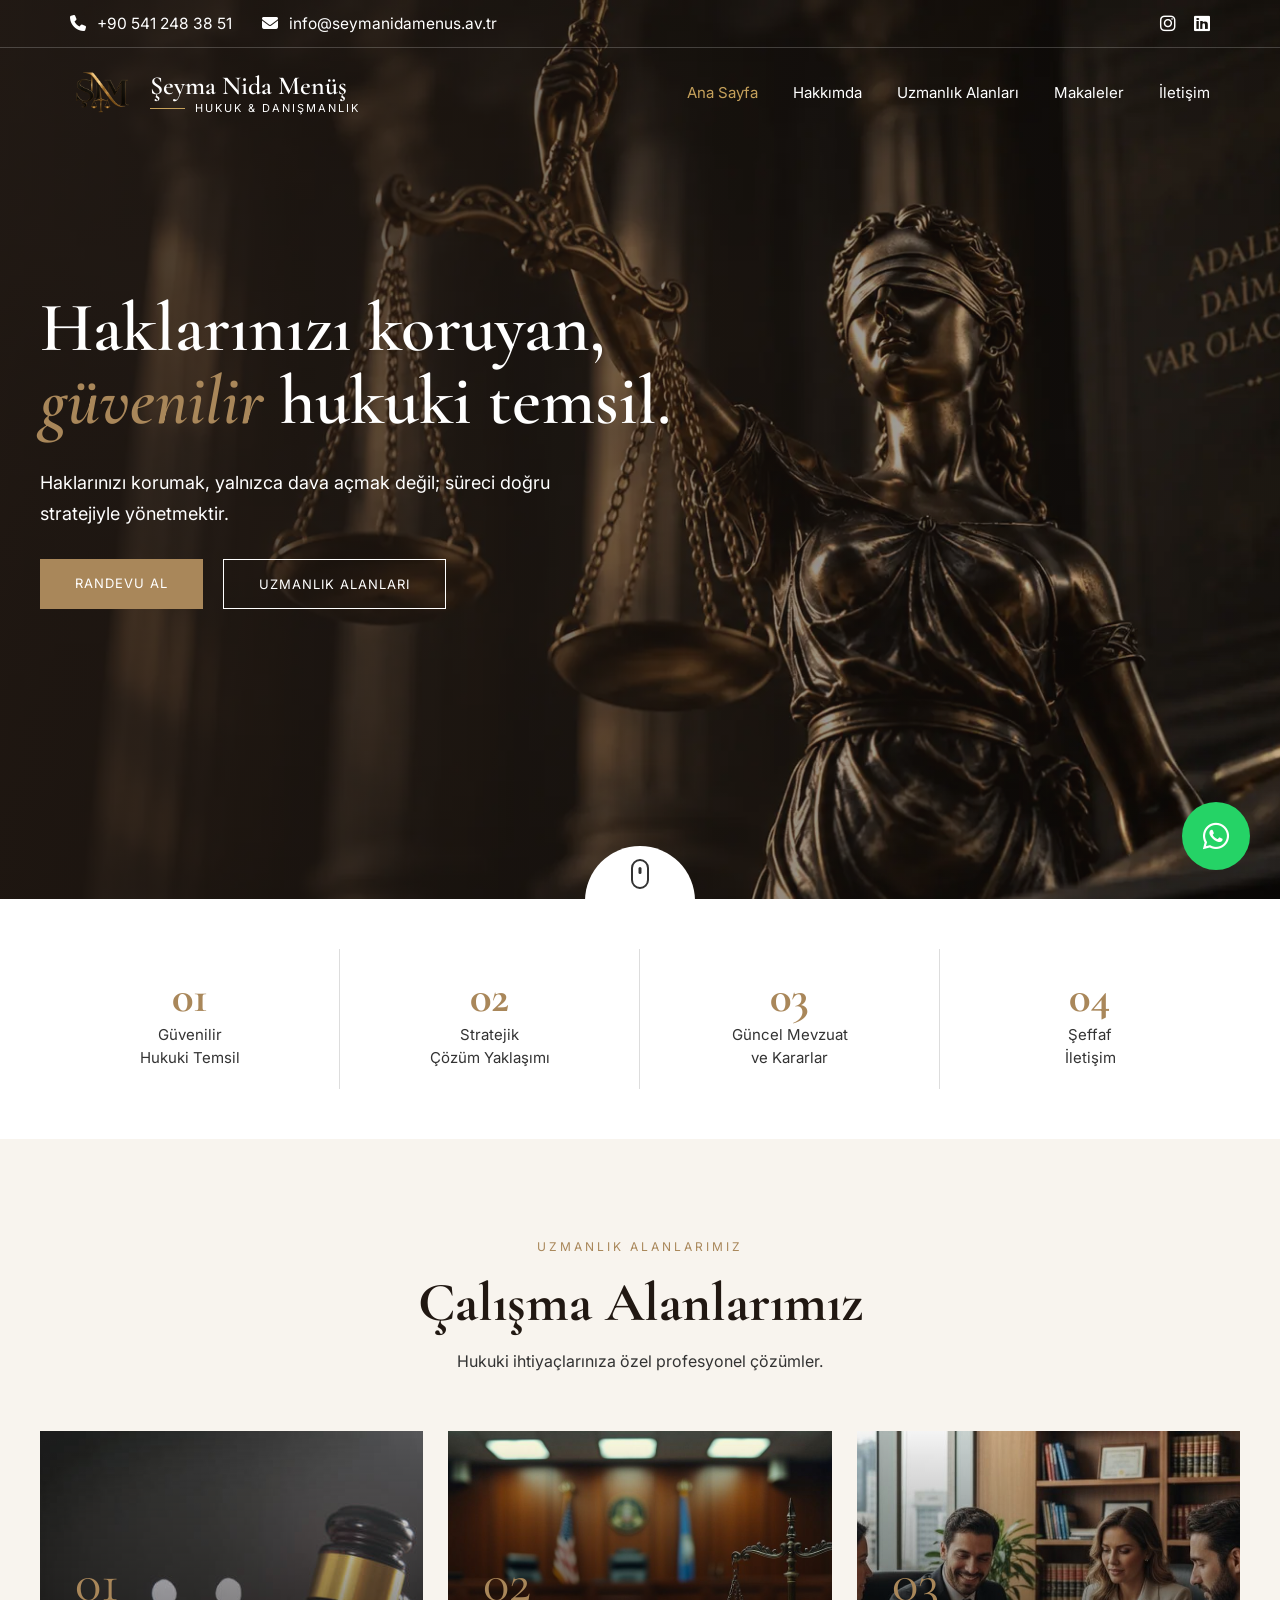
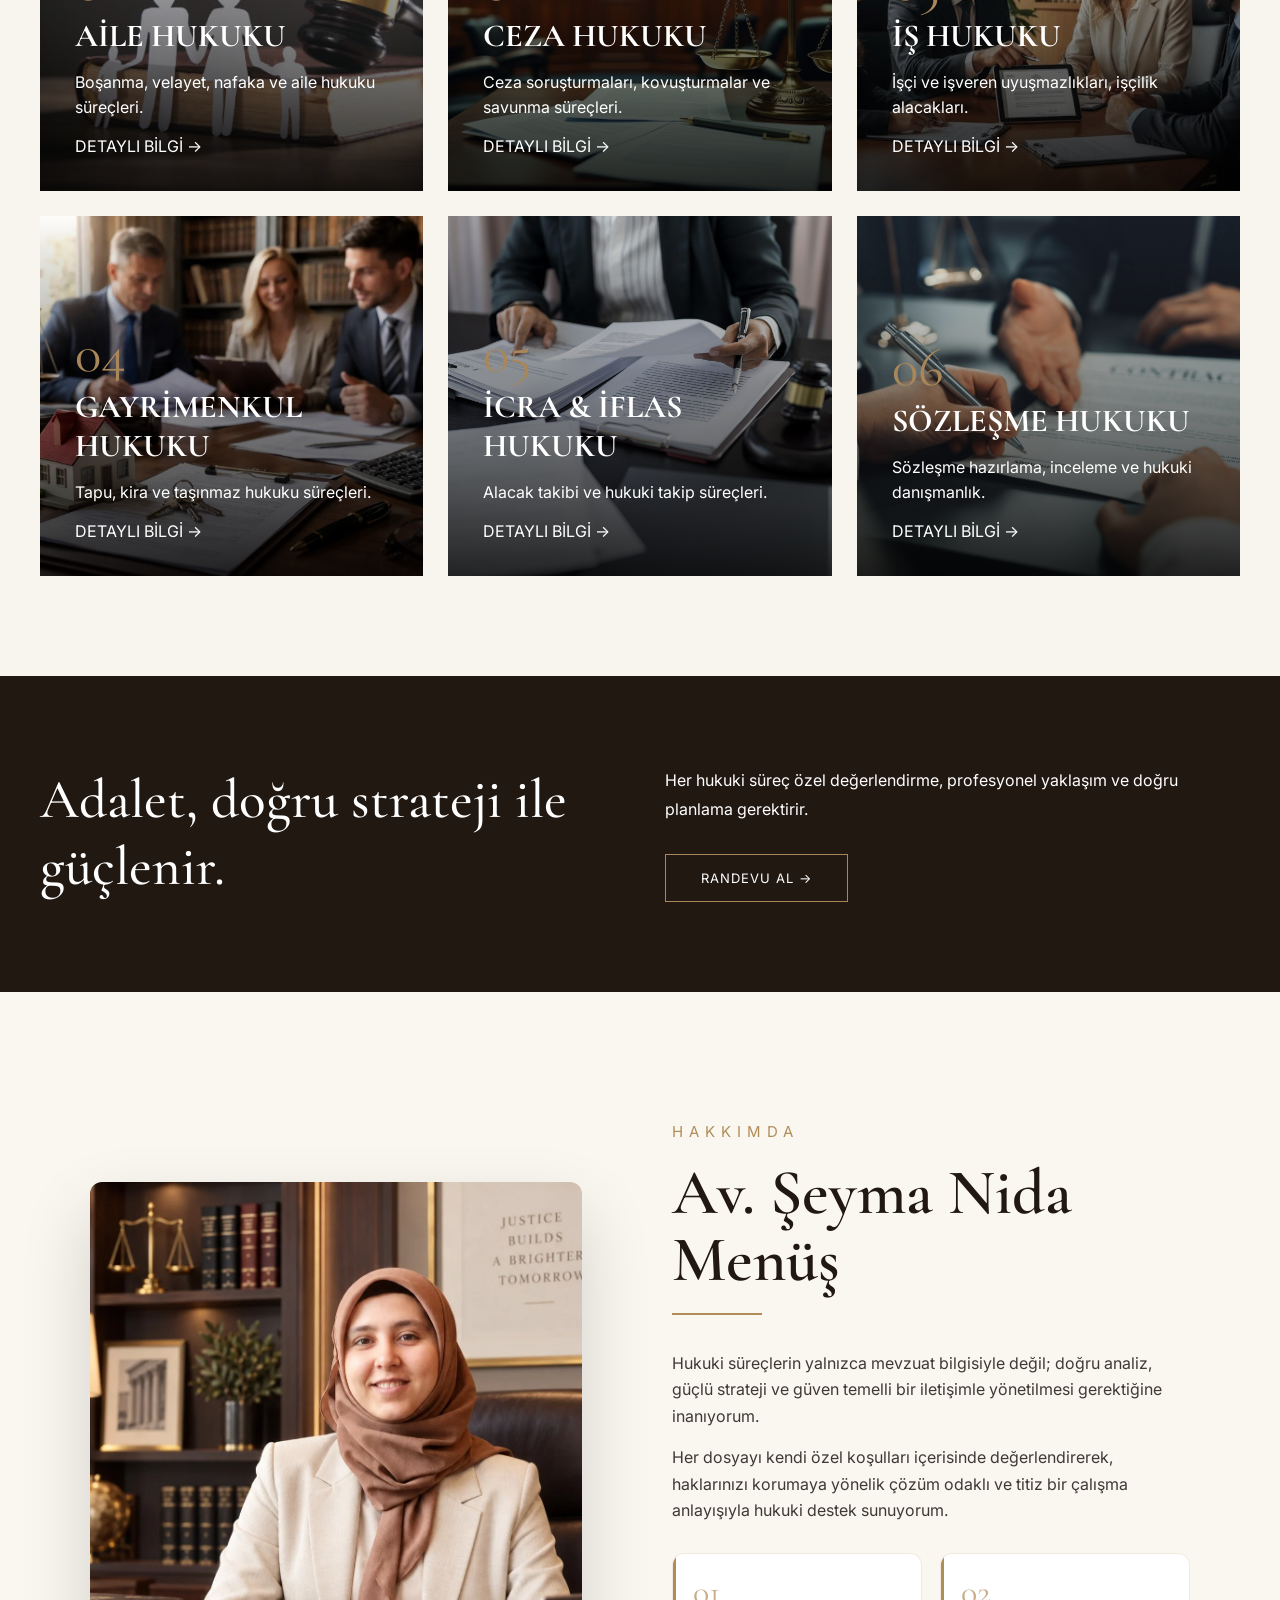
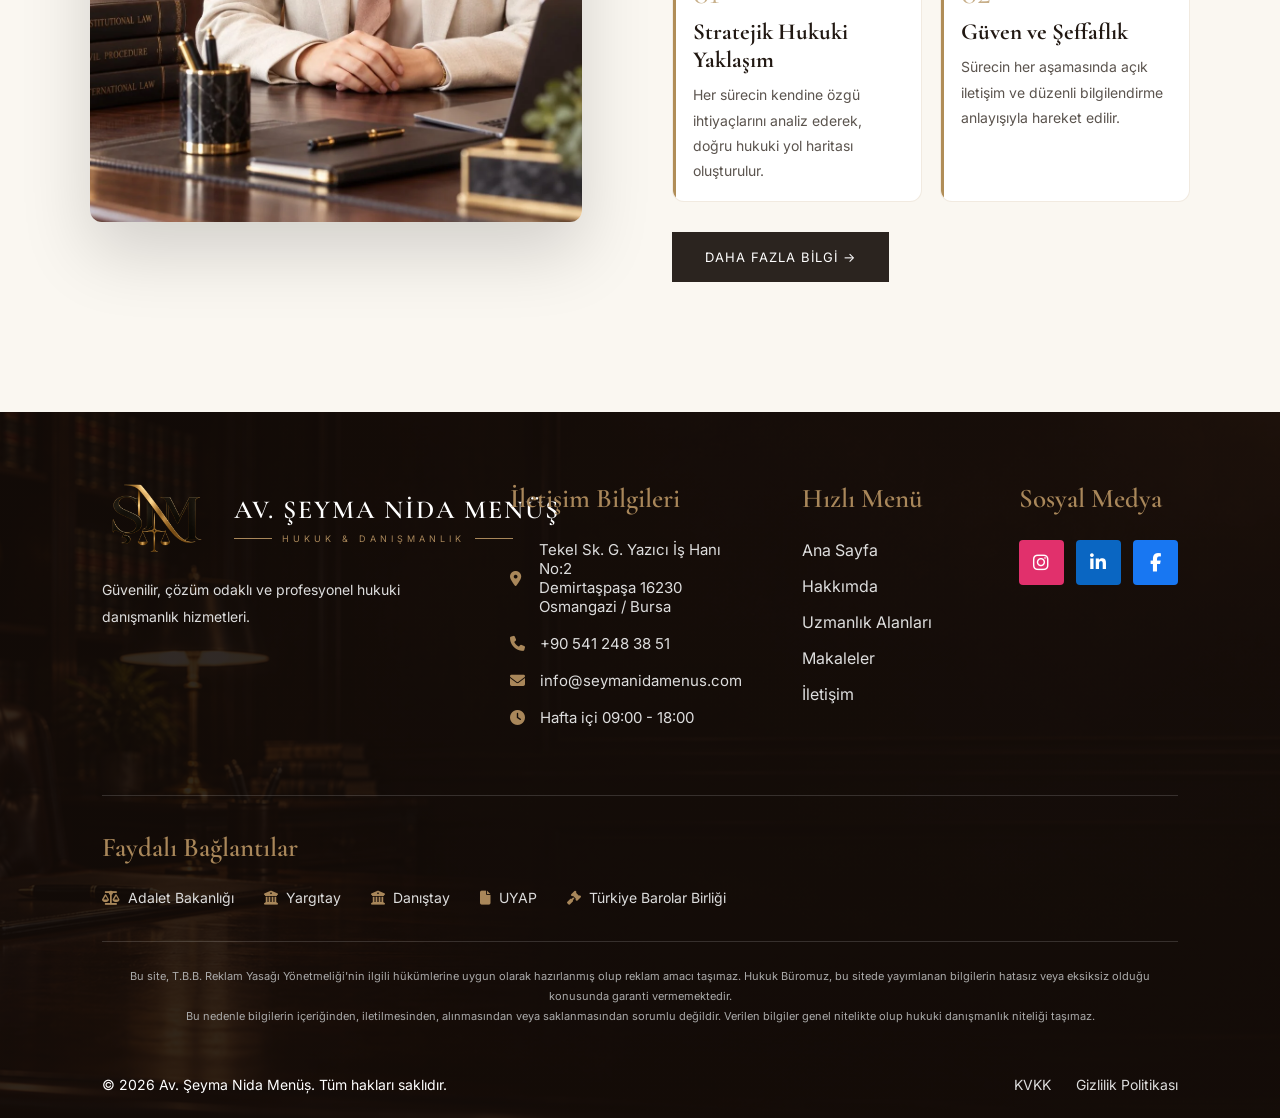
==== commit faf4b7c5: "lawyer-website-finished-v1" ====
--- a/index.html
+++ b/index.html
@@ -2,7 +2,6 @@
 <html lang="tr">
   <head>
     <meta charset="UTF-8" />
-
     <meta name="viewport" content="width=device-width, initial-scale=1.0" />
 
     <title>Av. Şeyma Nida Menüş | Hukuk & Danışmanlık</title>
@@ -18,33 +17,25 @@
     />
 
     <meta name="author" content="Av. Şeyma Nida Menüş" />
-
     <link rel="canonical" href="/" />
 
     <meta property="og:type" content="website" />
-
     <meta
       property="og:title"
       content="Av. Şeyma Nida Menüş | Hukuk & Danışmanlık"
     />
-
     <meta
       property="og:description"
       content="Güvenilir hukuki temsil ve profesyonel danışmanlık."
     />
-
     <meta property="og:image" content="assets/images/hero-lawyer.jpg" />
-
     <meta name="twitter:card" content="summary_large_image" />
 
     <link rel="icon" href="assets/icons/favicon.svg" />
 
     <link rel="stylesheet" href="assets/css/style.css" />
-
     <link rel="stylesheet" href="assets/css/header.css" />
-
     <link rel="stylesheet" href="assets/css/footer.css" />
-
     <link rel="stylesheet" href="assets/css/responsive.css" />
 
     <link
@@ -53,7 +44,6 @@
     />
 
     <link rel="preconnect" href="https://fonts.googleapis.com" />
-
     <link rel="preconnect" href="https://fonts.gstatic.com" crossorigin />
 
     <link
@@ -84,43 +74,37 @@
     <section class="hero-split">
       <div class="hero-image">
         <img
-          src="assets/images/hero-lawyer.jpg"
-          alt="Av. Şeyma Nida Menüş Hukuk"
+          src="assets/images/justice1.webp"
+          alt="Hukuk ve adalet"
+          class="hero-slide active"
           loading="eager"
           decoding="async"
         />
+
+        <img
+          src="assets/images/justice2.webp"
+          alt="Mahkeme ve hukuk"
+          class="hero-slide"
+          loading="lazy"
+          decoding="async"
+        />
+
+        <img
+          src="assets/images/justice3.webp"
+          alt="Hukuk bürosu"
+          class="hero-slide"
+          loading="lazy"
+          decoding="async"
+        />
       </div>
 
       <div class="hero-overlay"></div>
 
       <div class="hero-container">
         <div class="hero-content">
-          <div class="hero-brand">
-            <img
-              src="assets/images/logo.png"
-              alt="ŞNM Hukuk Logo"
-              loading="lazy"
-              decoding="async"
-            />
-
-            <div class="hero-brand-info">
-              <div class="hero-brand-name">AV. ŞEYMA NİDA MENÜŞ</div>
-
-              <div class="hero-brand-line">
-                <span></span>
-
-                <p>HUKUK &amp; DANIŞMANLIK</p>
-
-                <span></span>
-              </div>
-            </div>
-          </div>
-
           <h1>
             Haklarınızı koruyan,<br />
-
             <i>güvenilir</i>
-
             hukuki temsil.
           </h1>
 
@@ -138,12 +122,15 @@
           </div>
         </div>
       </div>
+
+      <div class="hero-scroll">
+        <span></span>
+      </div>
     </section>
 
     <section class="features">
       <div>
         <h3>01</h3>
-
         <p>
           Güvenilir
           <br />
@@ -153,7 +140,6 @@
 
       <div>
         <h3>02</h3>
-
         <p>
           Stratejik
           <br />
@@ -163,7 +149,6 @@
 
       <div>
         <h3>03</h3>
-
         <p>
           Güncel Mevzuat
           <br />
@@ -173,7 +158,6 @@
 
       <div>
         <h3>04</h3>
-
         <p>
           Şeffaf
           <br />
@@ -201,12 +185,9 @@
           />
 
           <div class="overlay">
-            <span> 01 </span>
-
+            <span>01</span>
             <h3>AİLE HUKUKU</h3>
-
             <p>Boşanma, velayet, nafaka ve aile hukuku süreçleri.</p>
-
             <a href="uzmanlik.html"> DETAYLI BİLGİ → </a>
           </div>
         </div>
@@ -220,12 +201,9 @@
           />
 
           <div class="overlay">
-            <span> 02 </span>
-
+            <span>02</span>
             <h3>CEZA HUKUKU</h3>
-
             <p>Ceza soruşturmaları, kovuşturmalar ve savunma süreçleri.</p>
-
             <a href="uzmanlik.html"> DETAYLI BİLGİ → </a>
           </div>
         </div>
@@ -239,16 +217,12 @@
           />
 
           <div class="overlay">
-            <span> 03 </span>
-
+            <span>03</span>
             <h3>İŞ HUKUKU</h3>
-
             <p>İşçi ve işveren uyuşmazlıkları, işçilik alacakları.</p>
-
-            <a href="uzmanlik.html"> DETAYLI BİLGİ → </a>
-          </div>
-        </div>
-
+            <a href="uzmanlik.html"> DETAYLI BİLGİ → </a>
+          </div>
+        </div>
         <div class="service-card">
           <img
             src="assets/images/gayrimenkul.jpg"
@@ -258,7 +232,7 @@
           />
 
           <div class="overlay">
-            <span> 04 </span>
+            <span>04</span>
 
             <h3>GAYRİMENKUL HUKUKU</h3>
 
@@ -277,7 +251,7 @@
           />
 
           <div class="overlay">
-            <span> 05 </span>
+            <span>05</span>
 
             <h3>İCRA & İFLAS HUKUKU</h3>
 
@@ -296,7 +270,7 @@
           />
 
           <div class="overlay">
-            <span> 06 </span>
+            <span>06</span>
 
             <h3>SÖZLEŞME HUKUKU</h3>
 
@@ -323,34 +297,71 @@
       </div>
     </section>
 
-    <section class="about">
-      <div>
+    <!-- PREMIUM ABOUT SECTION -->
+
+    <section class="about-premium">
+      <div class="about-premium-image">
+        <img
+          src="assets/images/seyma-nida-ofis.webp"
+          alt="Av. Şeyma Nida Menüş Hukuk Bürosu"
+          loading="lazy"
+        />
+      </div>
+
+      <div class="about-premium-content">
         <div class="small-title">HAKKIMDA</div>
 
         <h2>Av. Şeyma Nida Menüş</h2>
 
-        <p>
-          Hukuku insan hayatına dokunan önemli bir sorumluluk alanı olarak
-          görüyor, müvekkillerime güvenilir ve çözüm odaklı hukuki destek
-          sunuyorum.
-        </p>
+        <div class="about-line"></div>
+
+        <p>
+          Hukuki süreçlerin yalnızca mevzuat bilgisiyle değil; doğru analiz,
+          güçlü strateji ve güven temelli bir iletişimle yönetilmesi gerektiğine
+          inanıyorum.
+        </p>
+
+        <p>
+          Her dosyayı kendi özel koşulları içerisinde değerlendirerek,
+          haklarınızı korumaya yönelik çözüm odaklı ve titiz bir çalışma
+          anlayışıyla hukuki destek sunuyorum.
+        </p>
+
+        <div class="about-details">
+          <div>
+            <span class="card-number"> 01 </span>
+
+            <strong> Stratejik Hukuki Yaklaşım </strong>
+
+            <span>
+              Her sürecin kendine özgü ihtiyaçlarını analiz ederek, doğru hukuki
+              yol haritası oluşturulur.
+            </span>
+          </div>
+
+          <div>
+            <span class="card-number"> 02 </span>
+
+            <strong> Güven ve Şeffaflık </strong>
+
+            <span>
+              Sürecin her aşamasında açık iletişim ve düzenli bilgilendirme
+              anlayışıyla hareket edilir.
+            </span>
+          </div>
+        </div>
 
         <a href="hakkimda.html" class="outline-btn"> DAHA FAZLA BİLGİ → </a>
       </div>
-
-      <div>
-        <img
-          src="assets/images/office.jpg"
-          alt="Hukuk ofisi"
-          loading="lazy"
-          decoding="async"
-        />
-      </div>
     </section>
 
     <div id="footer"></div>
 
-    <a href="https://wa.me/905000000000" class="whatsapp-btn">
+    <a
+      href="https://wa.me/905412483851"
+      class="whatsapp-btn"
+      aria-label="WhatsApp iletişim"
+    >
       <i class="fa-brands fa-whatsapp"></i>
     </a>
 
--- a/assets/css/style.css
+++ b/assets/css/style.css
@@ -4,16 +4,23 @@
 
 * {
   margin: 0;
+
   padding: 0;
+
   box-sizing: border-box;
 }
 
 :root {
   --cream: #f8f4ee;
+
   --gold: #a9875a;
+
   --dark: #211812;
+
   --text: #333;
+
   --white: #fff;
+
   --border: rgba(0, 0, 0, 0.08);
 }
 
@@ -23,18 +30,23 @@
 
 body {
   font-family: "Inter", sans-serif;
+
   background: var(--cream);
+
   color: var(--text);
+
   overflow-x: hidden;
 }
 
 a {
   text-decoration: none;
+
   color: inherit;
 }
 
 img {
   max-width: 100%;
+
   display: block;
 }
 
@@ -44,25 +56,53 @@
 
 .hero-split {
   position: relative;
-  min-height: 90vh;
+
+  min-height: 100vh;
+
   display: flex;
+
   align-items: center;
+
   overflow: hidden;
 }
 
 .hero-image {
   position: absolute;
+
   inset: 0;
-}
-
-.hero-image img {
+
+  overflow: hidden;
+}
+
+.hero-slide {
+  position: absolute;
+
+  inset: 0;
+
   width: 100%;
+
   height: 100%;
+
   object-fit: cover;
+
+  opacity: 0;
+
+  transform: scale(1.05);
+
+  transition:
+    opacity 1.2s ease-in-out,
+    transform 6s ease;
+}
+
+.hero-slide.active {
+  opacity: 1;
+
+  transform: scale(1);
 }
 
 .hero-overlay {
   position: absolute;
+
   inset: 0;
 
   background: linear-gradient(
@@ -75,9 +115,11 @@
 
 .hero-container {
   position: relative;
+
   z-index: 2;
 
   width: 100%;
+
   max-width: 1400px;
 
   margin: auto;
@@ -87,50 +129,8 @@
 
 .hero-content {
   max-width: 650px;
+
   color: #fff;
-}
-
-.hero-brand {
-  display: flex;
-  align-items: center;
-
-  gap: 20px;
-  margin-bottom: 40px;
-}
-
-.hero-brand img {
-  width: 100px;
-}
-
-.hero-brand-name {
-  font-family: "Cormorant Garamond", serif;
-
-  font-size: 28px;
-
-  letter-spacing: 2px;
-}
-
-.hero-brand-line {
-  display: flex;
-
-  align-items: center;
-
-  gap: 10px;
-}
-
-.hero-brand-line span {
-  width: 35px;
-  height: 1px;
-
-  background: var(--gold);
-}
-
-.hero-brand-line p {
-  font-size: 11px;
-
-  letter-spacing: 3px;
-
-  color: var(--gold);
 }
 
 .hero-content h1 {
@@ -149,7 +149,7 @@
   font-style: italic;
 }
 
-.hero-content > p {
+.hero-content p {
   font-size: 18px;
 
   line-height: 1.7;
@@ -203,6 +203,12 @@
   background: #fff;
 
   padding: 50px 40px;
+
+  position: relative;
+
+  z-index: 5;
+
+  margin-top: -1px;
 }
 
 .features div {
@@ -280,7 +286,7 @@
 .service-card {
   position: relative;
 
-  height: 450px;
+  height: 360px;
 
   overflow: hidden;
 }
@@ -314,7 +320,7 @@
 
   color: #fff;
 
-  background: linear-gradient(transparent, rgba(0, 0, 0, 0.8));
+  background: linear-gradient(transparent, rgba(0, 0, 0, 0.85));
 }
 
 .overlay span {
@@ -367,43 +373,231 @@
 
   margin-bottom: 30px;
 }
-
-/* ============================
-   ABOUT HOME
-============================ */
-
-.about {
+/* ============================
+   PREMIUM ABOUT SECTION V4
+============================ */
+
+.about-premium {
   display: grid;
 
+  grid-template-columns: 0.95fr 1fr;
+
+  gap: 90px;
+
+  align-items: center;
+
+  padding: 130px 90px;
+
+  background: #faf7f1;
+}
+
+/* ============================
+   IMAGE
+============================ */
+
+.about-premium-image {
+  position: relative;
+
+  width: 100%;
+
+  max-width: 620px;
+
+  height: 700px;
+
+  display: flex;
+
+  align-items: center;
+}
+
+.about-premium-image::before,
+.about-premium-image::after {
+  content: none;
+}
+
+.about-premium-image img {
+  width: 100%;
+
+  height: 640px;
+
+  object-fit: cover;
+
+  object-position: center;
+
+  border-radius: 12px;
+
+  box-shadow: 0 30px 70px rgba(0, 0, 0, 0.16);
+}
+
+/* ============================
+   CONTENT
+============================ */
+
+.about-premium-content {
+  max-width: 560px;
+}
+
+.about-premium-content .small-title {
+  font-size: 15px;
+
+  letter-spacing: 6px;
+
+  color: #b08d57;
+
+  margin-bottom: 18px;
+}
+
+.about-premium-content h2 {
+  font-family: "Cormorant Garamond", serif;
+
+  font-size: 64px;
+
+  line-height: 1.05;
+
+  font-weight: 600;
+
+  color: #211812;
+
+  margin-bottom: 20px;
+}
+
+.about-line {
+  width: 90px;
+
+  height: 2px;
+
+  background: #b08d57;
+
+  margin-bottom: 35px;
+}
+
+.about-premium-content p {
+  font-size: 16px;
+
+  line-height: 1.65;
+
+  color: #3f3934;
+
+  margin-bottom: 15px;
+}
+
+/* ============================
+   PREMIUM INFO CARDS
+============================ */
+
+.about-details {
+  display: grid;
+
   grid-template-columns: 1fr 1fr;
 
-  gap: 60px;
+  gap: 18px;
+
+  margin: 30px 0;
+}
+
+.about-details div {
+  position: relative;
+
+  background: #fff;
+
+  padding: 18px 20px;
+
+  min-height: 120px;
+
+  border-radius: 12px;
+
+  border: 1px solid rgba(176, 141, 87, 0.18);
+
+  overflow: hidden;
+
+  transition: 0.35s ease;
+}
+
+.about-details div::before {
+  content: "";
+
+  position: absolute;
+
+  left: 0;
+
+  top: 0;
+
+  width: 3px;
+
+  height: 100%;
+
+  background: #b08d57;
+}
+
+.about-details div:hover {
+  transform: translateY(-6px);
+
+  box-shadow: 0 20px 45px rgba(0, 0, 0, 0.08);
+}
+
+.card-number {
+  display: block;
+
+  font-family: "Cormorant Garamond", serif;
+
+  font-size: 34px;
+
+  color: #b08d57;
+
+  opacity: 0.7;
+
+  margin-bottom: 5px;
+}
+
+.about-details strong {
+  display: block;
+
+  font-family: "Cormorant Garamond", serif;
+
+  font-size: 23px;
+
+  color: #211812;
+
+  margin-bottom: 8px;
+}
+
+.about-details span:not(.card-number) {
+  color: #5b544e;
+
+  font-size: 14px;
+
+  line-height: 1.8;
+}
+
+/* ============================
+   CTA BUTTON
+============================ */
+
+.about-premium .outline-btn {
+  display: inline-flex;
 
   align-items: center;
 
-  padding: 100px 40px;
-}
-
-.about p {
-  line-height: 1.8;
-
-  margin: 25px 0;
-}
-
-.about h2 {
-  font-family: "Cormorant Garamond", serif;
-
-  font-size: 55px;
-
-  color: var(--dark);
-}
-
-.about img {
-  width: 100%;
-
-  height: 600px;
-
-  object-fit: cover;
+  justify-content: center;
+
+  padding: 16px 32px;
+
+  background: #2b241f;
+
+  border: 1px solid #2b241f;
+
+  color: #fff;
+
+  font-size: 13px;
+
+  letter-spacing: 1px;
+
+  transition: 0.3s ease;
+}
+
+.about-premium .outline-btn:hover {
+  background: #b08d57;
+
+  border-color: #b08d57;
 }
 
 /* ============================
@@ -411,37 +605,45 @@
 ============================ */
 
 .btn {
-  display: inline-block;
-
+  display: inline-flex;
+
+  align-items: center;
+
+  justify-content: center;
+
+  padding: 15px 35px;
+
+  border: 1px solid var(--gold);
+
+  font-size: 13px;
+
+  letter-spacing: 1px;
+
+  transition: 0.3s ease;
+}
+
+.btn:hover {
   background: var(--gold);
 
   color: #fff;
-
-  padding: 15px 35px;
+}
+
+.outline-btn {
+  display: inline-flex;
+
+  align-items: center;
+
+  justify-content: center;
+
+  border: 1px solid var(--gold);
+
+  padding: 15px 30px;
+
+  color: var(--gold);
 
   font-size: 13px;
 
   letter-spacing: 1px;
-
-  transition: 0.3s ease;
-}
-
-.btn:hover {
-  background: #8d6d42;
-
-  transform: translateY(-2px);
-}
-
-.outline-btn {
-  display: inline-block;
-
-  border: 1px solid var(--gold);
-
-  padding: 15px 30px;
-
-  color: var(--gold);
-
-  font-size: 13px;
 
   transition: 0.3s ease;
 }
@@ -453,6 +655,125 @@
 }
 
 /* ============================
+   WHATSAPP
+============================ */
+
+.whatsapp-btn {
+  position: fixed;
+
+  right: 30px;
+
+  bottom: 30px;
+
+  width: 68px;
+
+  height: 68px;
+
+  border-radius: 50%;
+
+  background: #25d366;
+
+  color: #fff;
+
+  display: flex;
+
+  align-items: center;
+
+  justify-content: center;
+
+  font-size: 30px;
+
+  z-index: 999;
+
+  transition: 0.3s ease;
+}
+
+.whatsapp-btn:hover {
+  transform: translateY(-5px);
+}
+/* ============================
+   SCROLL INDICATOR
+============================ */
+
+.hero-scroll {
+  position: absolute;
+
+  bottom: -1px;
+
+  left: 50%;
+
+  transform: translateX(-50%);
+
+  width: 110px;
+
+  height: 55px;
+
+  background: #fff;
+
+  border-radius: 70px 70px 0 0;
+
+  display: flex;
+
+  align-items: center;
+
+  justify-content: center;
+
+  z-index: 10;
+}
+
+.hero-scroll span {
+  width: 18px;
+
+  height: 30px;
+
+  border: 2px solid #333;
+
+  border-radius: 20px;
+
+  position: relative;
+}
+
+.hero-scroll span::before {
+  content: "";
+
+  position: absolute;
+
+  top: 6px;
+
+  left: 50%;
+
+  width: 3px;
+
+  height: 7px;
+
+  background: #333;
+
+  border-radius: 5px;
+
+  transform: translateX(-50%);
+
+  animation: scrollMove 1.8s infinite;
+}
+
+@keyframes scrollMove {
+  0% {
+    opacity: 0;
+
+    transform: translate(-50%, 0);
+  }
+
+  50% {
+    opacity: 1;
+  }
+
+  100% {
+    opacity: 0;
+
+    transform: translate(-50%, 8px);
+  }
+}
+
+/* ============================
    INNER PAGE HERO
 ============================ */
 
@@ -461,7 +782,7 @@
 
   color: #fff;
 
-  padding: 120px 40px;
+  padding: 140px 40px;
 
   text-align: center;
 }
@@ -469,13 +790,17 @@
 .page-hero h1 {
   font-family: "Cormorant Garamond", serif;
 
-  font-size: 70px;
+  font-size: 72px;
+
+  font-weight: 600;
 }
 
 .page-hero p {
   margin-top: 20px;
 
   color: #ddd;
+
+  font-size: 18px;
 }
 
 /* ============================
@@ -487,7 +812,7 @@
 
   margin: auto;
 
-  padding: 90px 40px;
+  padding: 100px 40px;
 }
 
 .legal-content h2,
@@ -500,13 +825,13 @@
 }
 
 .legal-content h2 {
-  font-size: 45px;
+  font-size: 48px;
 }
 
 .legal-content h3 {
-  font-size: 30px;
-
-  margin-top: 40px;
+  font-size: 32px;
+
+  margin-top: 45px;
 }
 
 .legal-content p {
@@ -516,9 +841,9 @@
 }
 
 .legal-content ul {
-  margin: 20px 0;
-
   padding-left: 25px;
+
+  margin: 25px 0;
 }
 
 .legal-content li {
@@ -542,61 +867,145 @@
 
   align-items: center;
 
-  gap: 30px;
-
   text-align: center;
 
-  padding: 50px 20px;
+  gap: 25px;
 }
 
 .error-page h1 {
   font-family: "Cormorant Garamond", serif;
 
-  font-size: 100px;
+  font-size: 120px;
 
   color: var(--gold);
 }
 
-.error-page p {
-  font-size: 18px;
-
-  line-height: 1.7;
-}
-
-/* ============================
-   WHATSAPP
-============================ */
-
-.whatsapp-btn {
-  position: fixed;
-
-  right: 30px;
-
-  bottom: 30px;
-
-  width: 60px;
-
-  height: 60px;
-
-  border-radius: 50%;
-
-  background: #25d366;
+/* ============================
+   ANIMATION
+============================ */
+
+.fade-up {
+  opacity: 0;
+
+  transform: translateY(40px);
+
+  transition:
+    opacity 0.8s ease,
+    transform 0.8s ease;
+}
+
+.fade-up.active {
+  opacity: 1;
+
+  transform: translateY(0);
+}
+
+/* ============================
+   SELECTION
+============================ */
+
+::selection {
+  background: var(--gold);
 
   color: #fff;
-
-  display: flex;
-
-  align-items: center;
-
-  justify-content: center;
-
-  font-size: 30px;
-
-  z-index: 999;
-
-  transition: 0.3s ease;
-}
-
-.whatsapp-btn:hover {
-  transform: translateY(-5px);
-}
+}
+
+/* ============================
+   RESPONSIVE
+============================ */
+
+@media (max-width: 992px) {
+  .hero-content h1 {
+    font-size: 48px;
+  }
+
+  .hero-container {
+    padding: 40px 25px;
+  }
+
+  .features {
+    grid-template-columns: 1fr 1fr;
+  }
+
+  .about-premium {
+    grid-template-columns: 1fr;
+
+    padding: 80px 30px;
+
+    gap: 50px;
+  }
+
+  .about-premium-image {
+    max-width: 100%;
+
+    height: auto;
+  }
+
+  .about-premium-image img {
+    height: 550px;
+  }
+
+  .about-premium-content h2 {
+    font-size: 48px;
+  }
+
+  .service-images {
+    grid-template-columns: 1fr;
+  }
+
+  .quote {
+    grid-template-columns: 1fr;
+  }
+}
+
+@media (max-width: 600px) {
+  .features {
+    grid-template-columns: 1fr;
+  }
+
+  .hero-content h1 {
+    font-size: 40px;
+  }
+
+  .hero-buttons {
+    flex-direction: column;
+  }
+
+  .about-details {
+    grid-template-columns: 1fr;
+  }
+
+  .about-premium-image::before {
+    top: -10px;
+
+    left: -10px;
+  }
+
+  .about-premium-image::after {
+    right: -10px;
+
+    bottom: -10px;
+
+    width: 90px;
+
+    height: 90px;
+  }
+
+  .about-premium-image img {
+    height: 450px;
+  }
+
+  .whatsapp-btn {
+    width: 52px;
+
+    height: 52px;
+
+    right: 20px;
+
+    bottom: 20px;
+  }
+
+  .quote h2 {
+    font-size: 42px;
+  }
+}
--- a/assets/css/header.css
+++ b/assets/css/header.css
@@ -1,24 +1,79 @@
 .header {
+  position: fixed;
+  top: 0;
+  left: 0;
   width: 100%;
-  height: 95px;
-  background: #f8f4ee;
-  border-bottom: 1px solid rgba(0, 0, 0, 0.08);
-  position: sticky;
-  top: 0;
-  z-index: 999;
-  transition: 0.35s ease;
-}
-
-.header.scrolled {
-  background: #fff;
-  box-shadow: 0 15px 40px rgba(0, 0, 0, 0.08);
-}
+  z-index: 1000;
+  color: #fff;
+  transition: all 0.4s ease;
+}
+
+/* TOP BAR */
+
+.top-bar {
+  width: 100%;
+  border-bottom: 1px solid rgba(255, 255, 255, 0.2);
+  transition: all 0.4s ease;
+}
+
+.top-bar-container {
+  max-width: 1200px;
+  margin: auto;
+  padding: 14px 30px;
+  display: flex;
+  justify-content: space-between;
+  align-items: center;
+}
+
+.top-contact,
+.top-social {
+  display: flex;
+  align-items: center;
+}
+
+.top-contact {
+  gap: 30px;
+}
+
+.top-social {
+  gap: 18px;
+}
+
+.top-contact a,
+.top-social a {
+  color: #fff;
+  text-decoration: none;
+  transition: 0.3s ease;
+}
+
+.top-contact a {
+  font-size: 15.5px;
+  font-weight: 400;
+}
+
+.top-contact a i {
+  font-size: 16px;
+  margin-right: 7px;
+}
+
+.top-social a {
+  font-size: 18px;
+  display: flex;
+  align-items: center;
+  justify-content: center;
+}
+
+.top-contact a:hover,
+.top-social a:hover {
+  color: #c6a15b;
+}
+
+/* MAIN HEADER */
 
 .header-container {
-  max-width: 1400px;
-  height: 100%;
+  max-width: 1200px;
   margin: auto;
-  padding: 0 40px;
+  padding: 22px 30px;
   display: flex;
   align-items: center;
   justify-content: space-between;
@@ -29,190 +84,130 @@
 .logo {
   display: flex;
   align-items: center;
-  gap: 18px;
+  gap: 15px;
   text-decoration: none;
+  color: #fff;
 }
 
 .logo img {
-  width: 110px;
+  width: 65px;
   height: auto;
-  display: block;
-  object-fit: contain;
-  transition: 0.3s ease;
-}
-
-.logo:hover img {
-  transform: scale(1.03);
-}
-
-.logo-info {
-  display: flex;
-  flex-direction: column;
-  justify-content: center;
 }
 
 .logo-name {
   font-family: "Cormorant Garamond", serif;
   font-size: 26px;
   font-weight: 600;
-  letter-spacing: 2px;
-  color: #211812;
-  line-height: 1;
-  white-space: nowrap;
 }
 
 .logo-line {
   display: flex;
   align-items: center;
   gap: 10px;
-  margin-top: 8px;
 }
 
 .logo-line span {
   width: 35px;
   height: 1px;
-  background: #a9875a;
+  background: #c6a15b;
 }
 
 .logo-line p {
   margin: 0;
-  font-size: 10px;
-  letter-spacing: 4px;
-  color: #a9875a;
-  white-space: nowrap;
-}
-
-/* MENU */
+  font-size: 11px;
+  letter-spacing: 2px;
+}
+
+/* NAVIGATION */
 
 .nav-menu {
   display: flex;
   align-items: center;
-  gap: 40px;
+  gap: 35px;
 }
 
 .nav-menu a {
-  color: #211812;
+  color: #fff;
+  text-decoration: none;
   font-size: 15px;
-  font-weight: 500;
-  text-decoration: none;
-  transition: 0.3s ease;
-  position: relative;
-}
-
-.nav-menu a:hover {
-  color: #a9875a;
-}
-
-.nav-menu a::after {
-  content: "";
-  position: absolute;
-  left: 50%;
-  bottom: -10px;
-  width: 0;
-  height: 2px;
-  background: #a9875a;
-  transition: 0.3s ease;
-  transform: translateX(-50%);
-}
-
-.nav-menu a:hover::after,
-.nav-menu a.active::after {
-  width: 100%;
-}
-
+  transition: 0.3s;
+}
+
+.nav-menu a:hover,
 .nav-menu a.active {
-  color: #a9875a;
-}
-
-/* MOBILE BUTTON */
+  color: #c6a15b;
+}
+
+/* MOBILE MENU BUTTON */
 
 .menu-toggle {
   display: none;
   background: none;
-  border: none;
-  color: #211812;
-  font-size: 28px;
-  cursor: pointer;
-  padding: 5px;
-}
-
-/* TABLET */
-
-@media (max-width: 1100px) {
+  border: 0;
+}
+
+.menu-toggle span {
+  display: block;
+  width: 28px;
+  height: 2px;
+  background: #fff;
+  margin: 6px 0;
+}
+
+/* SCROLL STATE */
+
+.header.scrolled {
+  background: rgba(255, 255, 255, 0.96);
+  box-shadow: 0 5px 25px rgba(0, 0, 0, 0.08);
+}
+
+.header.scrolled .top-bar {
+  height: 0;
+  overflow: hidden;
+  opacity: 0;
+}
+
+.header.scrolled .logo,
+.header.scrolled .nav-menu a {
+  color: #111;
+}
+
+.header.scrolled .top-contact a,
+.header.scrolled .top-social a {
+  color: #111;
+}
+
+.header.scrolled .menu-toggle span {
+  background: #111;
+}
+
+/* MOBILE */
+
+@media (max-width: 900px) {
+  .top-bar {
+    display: none;
+  }
+
   .header-container {
-    padding: 0 25px;
-  }
-
-  .nav-menu {
-    gap: 25px;
-  }
-
-  .nav-menu a {
-    font-size: 14px;
-  }
-}
-
-/* MOBILE */
-
-@media (max-width: 900px) {
-  .header {
-    height: 85px;
-  }
-
-  .header-container {
-    padding: 0 25px;
-  }
-
-  .logo img {
-    width: 120px;
-  }
-
-  .logo-name {
-    font-size: 22px;
+    padding: 18px 20px;
   }
 
   .nav-menu {
     position: absolute;
-    top: 85px;
+    top: 100%;
     left: 0;
     width: 100%;
-    background: #f8f4ee;
+    background: #111;
+    flex-direction: column;
+    padding: 30px;
     display: none;
-    flex-direction: column;
-    gap: 25px;
-    padding: 35px 0;
-    border-bottom: 1px solid rgba(0, 0, 0, 0.08);
   }
 
   .nav-menu.active {
     display: flex;
   }
 
-  .nav-menu a {
-    font-size: 16px;
-  }
-
   .menu-toggle {
     display: block;
   }
 }
-
-/* SMALL MOBILE */
-
-@media (max-width: 500px) {
-  .header-container {
-    padding: 0 20px;
-  }
-
-  .logo img {
-    width: 95px;
-  }
-
-  .logo-info {
-    display: none;
-  }
-
-  .menu-toggle {
-    font-size: 26px;
-  }
-}
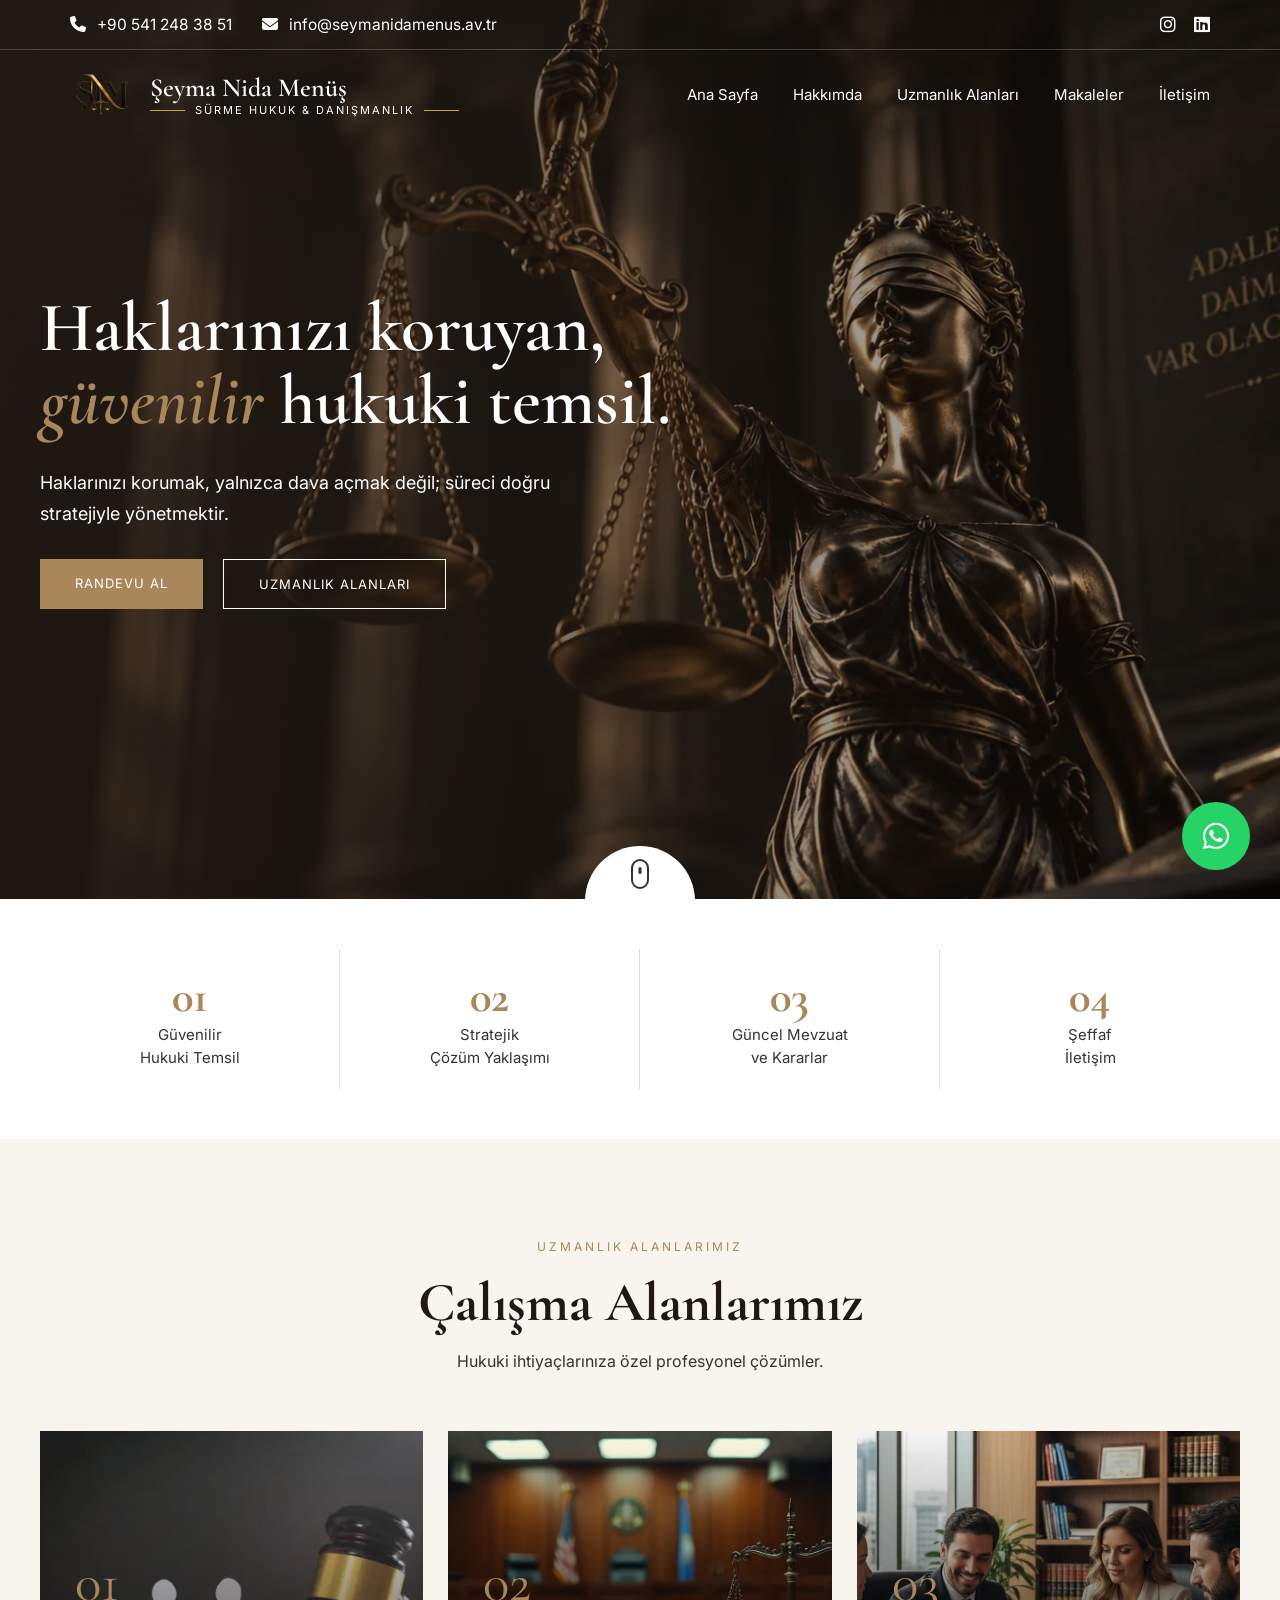
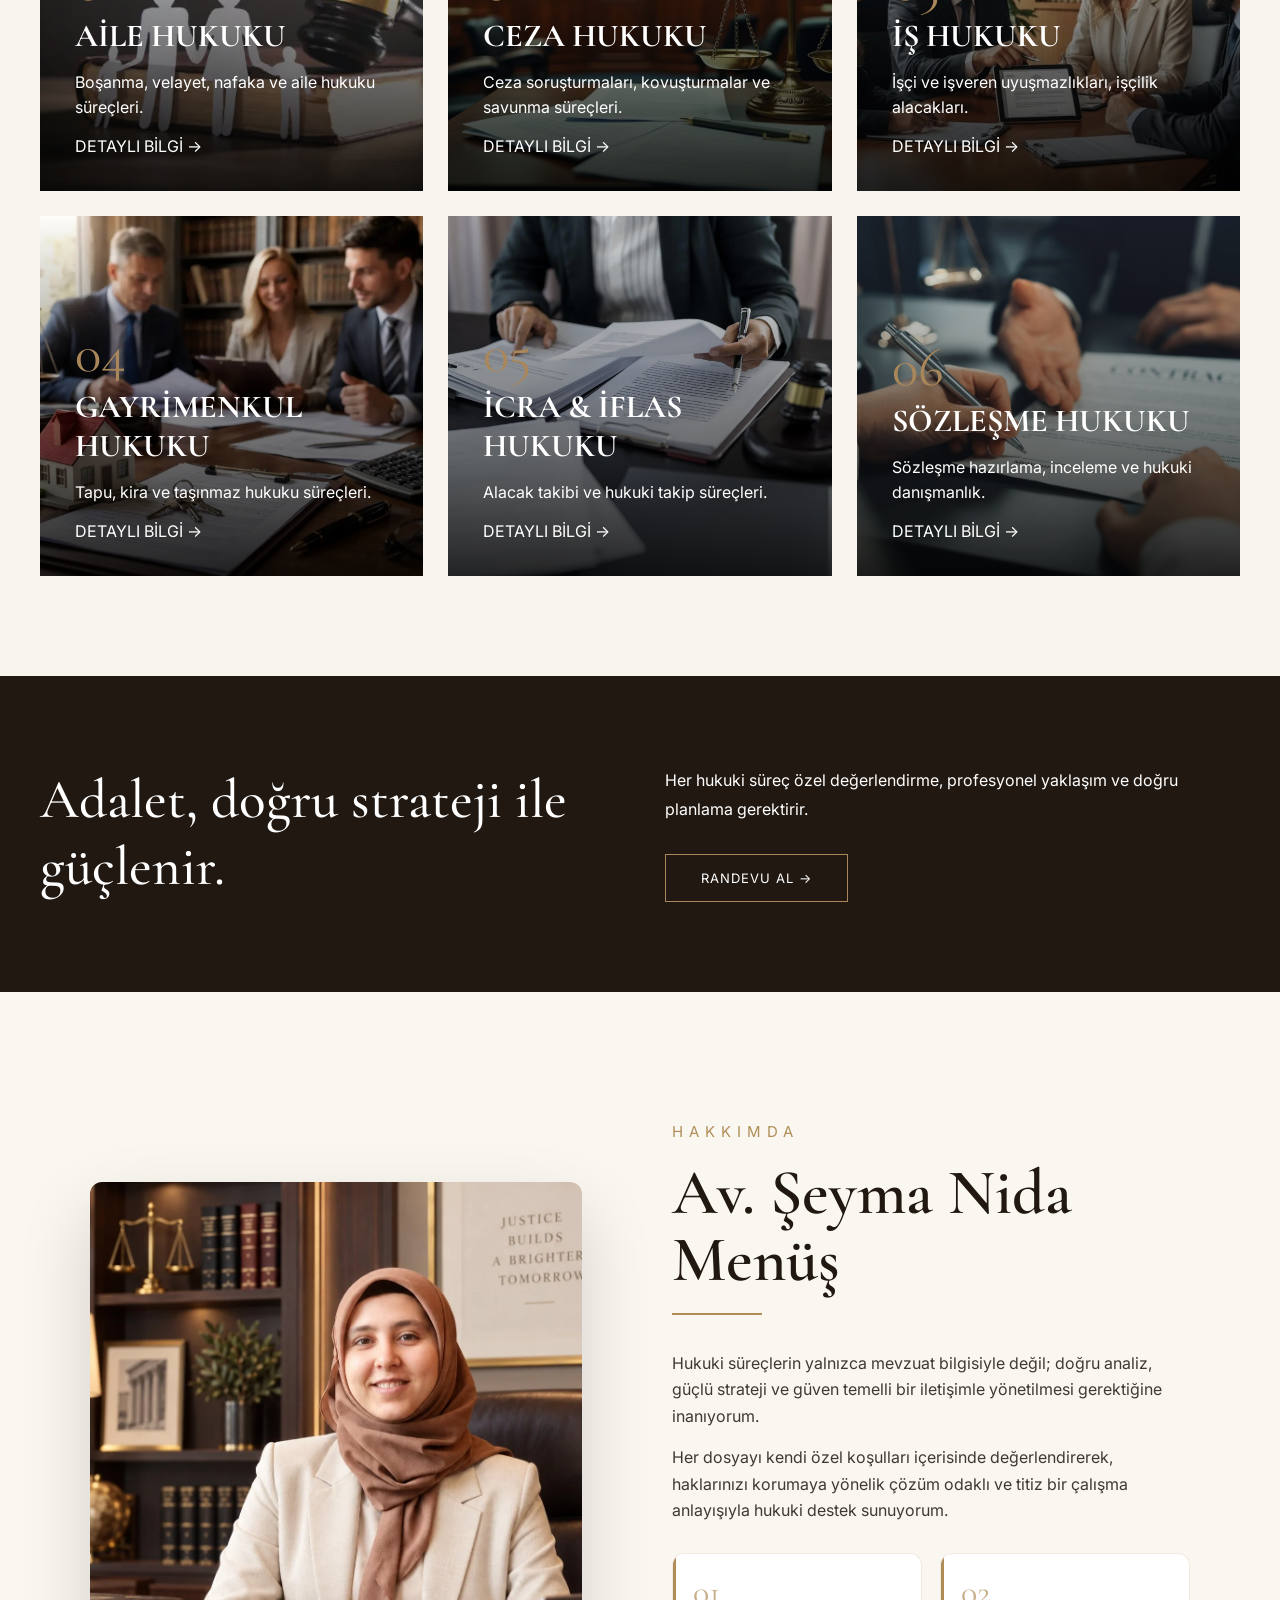
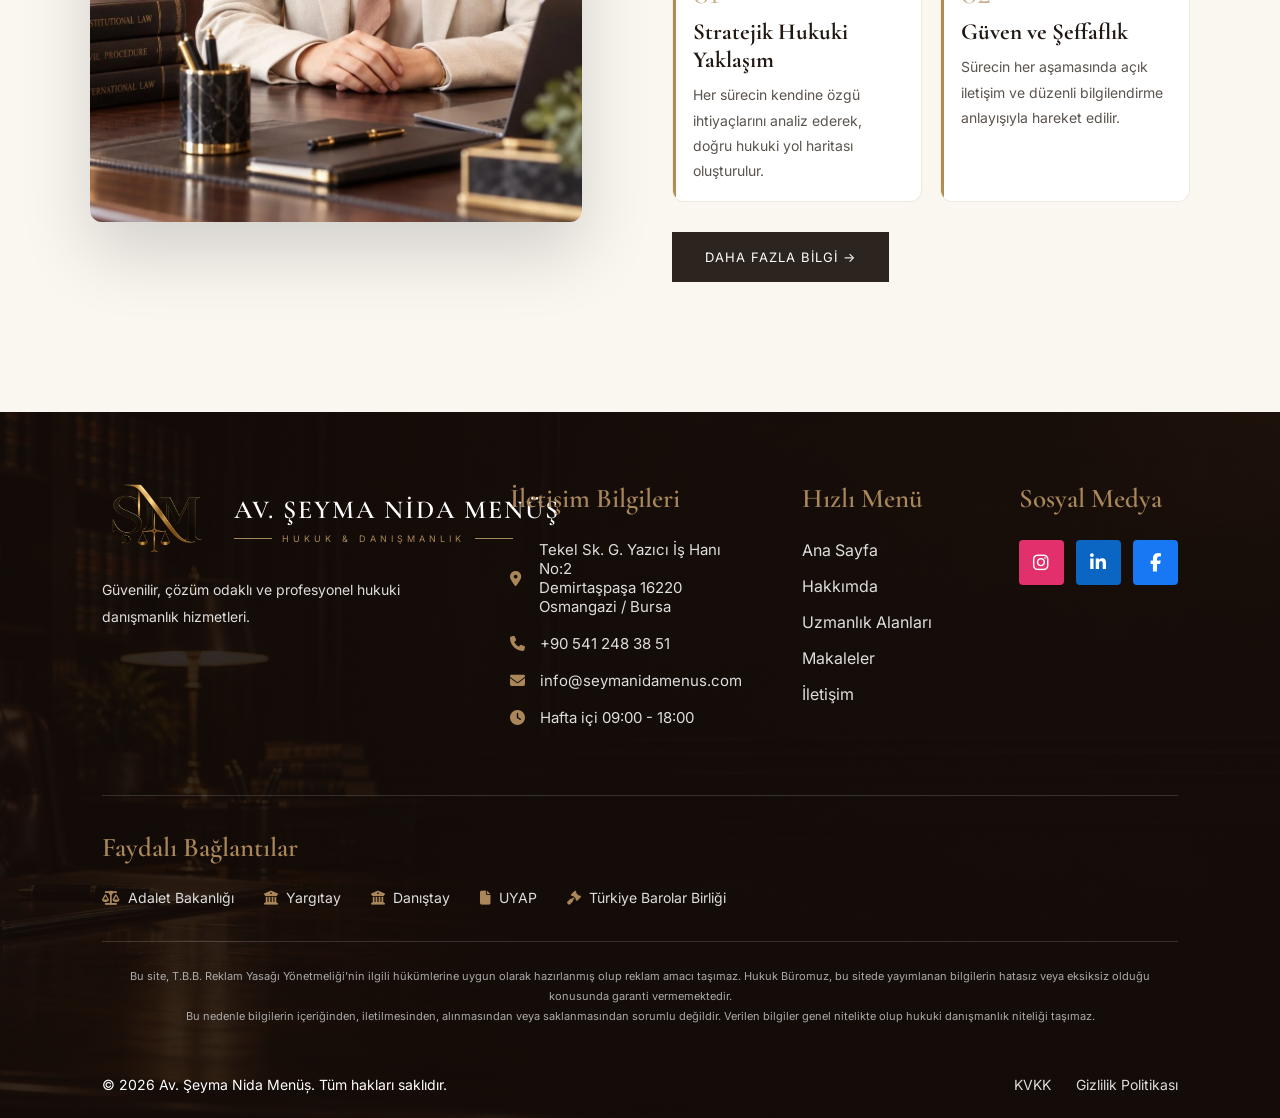
==== commit ce86d0bf: "mobile devices" ====
--- a/index.html
+++ b/index.html
@@ -178,7 +178,7 @@
       <div class="service-images">
         <div class="service-card">
           <img
-            src="assets/images/aile.jpg"
+            src="assets/images/aile.webp"
             alt="Aile Hukuku"
             loading="lazy"
             decoding="async"
@@ -194,7 +194,7 @@
 
         <div class="service-card">
           <img
-            src="assets/images/ceza.jpg"
+            src="assets/images/ceza.webp"
             alt="Ceza Hukuku"
             loading="lazy"
             decoding="async"
@@ -210,7 +210,7 @@
 
         <div class="service-card">
           <img
-            src="assets/images/is.jpg"
+            src="assets/images/is.webp"
             alt="İş Hukuku"
             loading="lazy"
             decoding="async"
@@ -225,7 +225,7 @@
         </div>
         <div class="service-card">
           <img
-            src="assets/images/gayrimenkul.jpg"
+            src="assets/images/gayrimenkul.webp"
             alt="Gayrimenkul Hukuku"
             loading="lazy"
             decoding="async"
@@ -244,7 +244,7 @@
 
         <div class="service-card">
           <img
-            src="assets/images/icra.jpg"
+            src="assets/images/icra.webp"
             alt="İcra ve İflas Hukuku"
             loading="lazy"
             decoding="async"
@@ -263,7 +263,7 @@
 
         <div class="service-card">
           <img
-            src="assets/images/sozlesme.jpg"
+            src="assets/images/sozlesme.webp"
             alt="Sözleşme Hukuku"
             loading="lazy"
             decoding="async"
--- a/assets/css/style.css
+++ b/assets/css/style.css
@@ -929,15 +929,12 @@
 
   .about-premium {
     grid-template-columns: 1fr;
-
     padding: 80px 30px;
-
     gap: 50px;
   }
 
   .about-premium-image {
     max-width: 100%;
-
     height: auto;
   }
 
@@ -955,6 +952,10 @@
 
   .quote {
     grid-template-columns: 1fr;
+  }
+
+  .page-hero h1 {
+    font-size: 60px;
   }
 }
 
@@ -971,37 +972,28 @@
     flex-direction: column;
   }
 
+  .hero-btn {
+    width: 100%;
+    text-align: center;
+  }
+
   .about-details {
     grid-template-columns: 1fr;
   }
 
-  .about-premium-image::before {
-    top: -10px;
-
-    left: -10px;
-  }
-
-  .about-premium-image::after {
-    right: -10px;
-
-    bottom: -10px;
-
-    width: 90px;
-
-    height: 90px;
-  }
-
   .about-premium-image img {
-    height: 450px;
+    height: 430px;
+    border-radius: 10px;
+  }
+
+  .about-premium-content h2 {
+    font-size: 42px;
   }
 
   .whatsapp-btn {
-    width: 52px;
-
-    height: 52px;
-
+    width: 58px;
+    height: 58px;
     right: 20px;
-
     bottom: 20px;
   }
 
@@ -1009,3 +1001,242 @@
     font-size: 42px;
   }
 }
+
+/* ============================
+   MOBILE COMPACT PREMIUM FIX
+============================ */
+
+@media (max-width: 600px) {
+  /* Hero */
+  .hero-content h1 {
+    font-size: 38px;
+    line-height: 1.1;
+  }
+
+  .hero-content p {
+    font-size: 15px;
+    line-height: 1.7;
+  }
+
+  .hero-buttons {
+    flex-direction: column;
+    gap: 12px;
+  }
+
+  .hero-btn {
+    width: 100%;
+    text-align: center;
+  }
+
+  /* 4 özellik kutusu -> 2x2 */
+  .features {
+    display: grid;
+    grid-template-columns: repeat(2, minmax(0, 1fr));
+    gap: 0;
+    padding: 26px 14px;
+  }
+
+  .features div {
+    padding: 18px 10px;
+    min-height: 118px;
+    text-align: center;
+    border-right: 1px solid #e6e0d6;
+    border-bottom: 1px solid #e6e0d6;
+  }
+
+  .features div:nth-child(2n) {
+    border-right: none;
+  }
+
+  .features div:nth-last-child(-n + 2) {
+    border-bottom: none;
+  }
+
+  .features h3 {
+    font-size: 24px;
+    margin-bottom: 6px;
+    line-height: 1;
+  }
+
+  .features p {
+    font-size: 13px;
+    line-height: 1.45;
+  }
+
+  /* Çalışma alanları */
+  .services {
+    padding: 60px 20px;
+  }
+
+  .section-title {
+    margin-bottom: 28px;
+  }
+
+  .small-title {
+    margin-bottom: 10px;
+    font-size: 11px;
+    letter-spacing: 2px;
+  }
+
+  .section-title h2 {
+    font-size: 40px;
+    line-height: 1.08;
+  }
+
+  .section-title p {
+    margin-top: 10px;
+    font-size: 14px;
+    line-height: 1.6;
+  }
+
+  .service-images {
+    display: grid;
+    grid-template-columns: repeat(2, minmax(0, 1fr)) !important;
+    gap: 14px;
+  }
+
+  .service-card {
+    height: 215px;
+    margin-bottom: 0;
+  }
+
+  .service-card .overlay {
+    padding: 14px;
+  }
+
+  .overlay span {
+    font-size: 26px;
+    line-height: 1;
+    margin-bottom: 4px;
+  }
+
+  .overlay h3 {
+    font-size: 17px;
+    line-height: 1.15;
+  }
+
+  .overlay p {
+    margin: 8px 0 10px;
+    font-size: 11px;
+    line-height: 1.45;
+  }
+
+  .overlay .detail-link,
+  .overlay a {
+    font-size: 12px;
+  }
+
+  /* Hakkımda kısa düzen */
+  .about-premium {
+    padding: 58px 20px;
+    gap: 32px;
+  }
+
+  .about-premium-image img {
+    height: 320px;
+  }
+
+  .about-premium-content h2 {
+    font-size: 38px;
+    line-height: 1.04;
+  }
+
+  .about-premium-content p {
+    font-size: 15px;
+    line-height: 1.75;
+  }
+
+  .about-details {
+    grid-template-columns: repeat(2, minmax(0, 1fr));
+    gap: 12px;
+    margin: 28px 0;
+  }
+
+  .about-details div {
+    padding: 18px 14px;
+  }
+
+  .about-details strong {
+    font-size: 22px;
+    line-height: 1.1;
+  }
+
+  .about-details span {
+    font-size: 13px;
+    line-height: 1.55;
+  }
+
+  /* Quote ve genel boşluklar */
+  .quote {
+    padding: 60px 20px;
+    gap: 30px;
+  }
+
+  .quote h2 {
+    font-size: 36px;
+    line-height: 1.08;
+  }
+
+  /* Buton / whatsapp */
+  .whatsapp-btn {
+    width: 58px;
+    height: 58px;
+    right: 18px;
+    bottom: 18px;
+  }
+}
+
+/* ============================
+   HERO MOBILE IMAGE FIX
+============================ */
+
+@media (max-width: 900px) {
+  .hero-split {
+    min-height: 100vh;
+  }
+
+  .hero-image {
+    position: absolute;
+    inset: 0;
+  }
+
+  .hero-slide {
+    object-fit: cover;
+    object-position: center center;
+  }
+
+  .hero-overlay {
+    background: linear-gradient(
+      180deg,
+      rgba(33, 24, 18, 0.75),
+      rgba(33, 24, 18, 0.65)
+    );
+  }
+
+  .hero-container {
+    padding: 120px 25px 70px;
+  }
+}
+
+@media (max-width: 600px) {
+  .hero-split {
+    min-height: 90vh;
+  }
+
+  .hero-slide {
+    object-fit: cover;
+    object-position: 55% center;
+  }
+
+  .hero-content h1 {
+    font-size: 36px;
+  }
+
+  .hero-content p {
+    font-size: 14px;
+  }
+
+  .hero-buttons {
+    gap: 12px;
+  }
+}
--- a/assets/css/header.css
+++ b/assets/css/header.css
@@ -1,3 +1,7 @@
+/* ============================
+   HEADER
+============================ */
+
 .header {
   position: fixed;
   top: 0;
@@ -8,7 +12,9 @@
   transition: all 0.4s ease;
 }
 
-/* TOP BAR */
+/* ============================
+   TOP BAR
+============================ */
 
 .top-bar {
   width: 100%;
@@ -20,6 +26,7 @@
   max-width: 1200px;
   margin: auto;
   padding: 14px 30px;
+
   display: flex;
   justify-content: space-between;
   align-items: center;
@@ -48,7 +55,6 @@
 
 .top-contact a {
   font-size: 15.5px;
-  font-weight: 400;
 }
 
 .top-contact a i {
@@ -58,9 +64,6 @@
 
 .top-social a {
   font-size: 18px;
-  display: flex;
-  align-items: center;
-  justify-content: center;
 }
 
 .top-contact a:hover,
@@ -68,23 +71,29 @@
   color: #c6a15b;
 }
 
-/* MAIN HEADER */
+/* ============================
+   MAIN HEADER
+============================ */
 
 .header-container {
   max-width: 1200px;
   margin: auto;
   padding: 22px 30px;
+
   display: flex;
   align-items: center;
   justify-content: space-between;
 }
 
-/* LOGO */
+/* ============================
+   LOGO
+============================ */
 
 .logo {
   display: flex;
   align-items: center;
   gap: 15px;
+
   text-decoration: none;
   color: #fff;
 }
@@ -110,6 +119,7 @@
   width: 35px;
   height: 1px;
   background: #c6a15b;
+  flex-shrink: 0;
 }
 
 .logo-line p {
@@ -118,7 +128,9 @@
   letter-spacing: 2px;
 }
 
-/* NAVIGATION */
+/* ============================
+   NAVIGATION
+============================ */
 
 .nav-menu {
   display: flex;
@@ -138,12 +150,15 @@
   color: #c6a15b;
 }
 
-/* MOBILE MENU BUTTON */
+/* ============================
+   MOBILE MENU BUTTON
+============================ */
 
 .menu-toggle {
   display: none;
   background: none;
   border: 0;
+  padding: 0;
 }
 
 .menu-toggle span {
@@ -152,9 +167,12 @@
   height: 2px;
   background: #fff;
   margin: 6px 0;
-}
-
-/* SCROLL STATE */
+  transition: 0.3s;
+}
+
+/* ============================
+   SCROLL STATE
+============================ */
 
 .header.scrolled {
   background: rgba(255, 255, 255, 0.96);
@@ -181,7 +199,9 @@
   background: #111;
 }
 
-/* MOBILE */
+/* ============================
+   MOBILE
+============================ */
 
 @media (max-width: 900px) {
   .top-bar {
@@ -190,24 +210,367 @@
 
   .header-container {
     padding: 18px 20px;
+  }
+
+  .logo img {
+    width: 55px;
+  }
+
+  .logo-name {
+    font-size: 22px;
+  }
+
+  .menu-toggle {
+    display: block;
+    cursor: pointer;
   }
 
   .nav-menu {
     position: absolute;
     top: 100%;
     left: 0;
+
     width: 100%;
-    background: #111;
+    background: #211812;
+
     flex-direction: column;
-    padding: 30px;
-    display: none;
+    align-items: flex-start;
+    gap: 22px;
+
+    padding: 30px 25px;
+
+    opacity: 0;
+    visibility: hidden;
+
+    transform: translateY(-15px);
+
+    transition: 0.35s ease;
   }
 
   .nav-menu.active {
+    opacity: 1;
+    visibility: visible;
+    transform: translateY(0);
+  }
+
+  .nav-menu a {
+    font-size: 16px;
+    color: #fff;
+  }
+}
+
+/* ============================
+   SMALL MOBILE
+============================ */
+
+@media (max-width: 500px) {
+  .header-container {
+    padding: 15px 18px;
+  }
+
+  .logo img {
+    width: 50px;
+  }
+
+  .logo-name {
+    font-size: 20px;
+  }
+
+  .nav-menu {
+    padding: 25px 20px;
+  }
+}
+
+/* ============================
+   FINAL MOBILE HEADER FIX CLEAN
+============================ */
+
+@media (max-width: 900px) {
+  .top-bar {
+    display: block;
+  }
+
+  .top-bar-container {
+    padding: 8px 15px;
+
+    justify-content: center;
+    flex-wrap: wrap;
+    gap: 8px;
+  }
+
+  .top-social {
     display: flex;
+    gap: 12px;
+  }
+
+  .top-contact {
+    gap: 12px;
+  }
+
+  .top-contact a,
+  .top-social a {
+    font-size: 11px;
+  }
+
+  .header-container {
+    padding: 14px 18px;
+  }
+
+  .logo img {
+    width: 50px;
+  }
+
+  .logo-name {
+    font-size: 20px;
   }
 
   .menu-toggle {
     display: block;
-  }
-}
+    cursor: pointer;
+  }
+
+  .nav-menu {
+    position: fixed;
+
+    top: 92px;
+    left: 0;
+
+    width: 100%;
+    height: calc(100vh - 92px);
+
+    background: #211812;
+
+    z-index: 9999;
+
+    padding: 35px 25px;
+
+    overflow-y: auto;
+
+    flex-direction: column;
+    align-items: flex-start;
+
+    gap: 22px;
+
+    opacity: 0;
+    visibility: hidden;
+
+    transform: translateY(-15px);
+
+    transition: 0.35s ease;
+  }
+
+  .nav-menu.active {
+    opacity: 1;
+    visibility: visible;
+    transform: translateY(0);
+  }
+
+  .nav-menu a {
+    color: #fff;
+    font-size: 16px;
+    padding: 8px 0;
+  }
+}
+
+@media (max-width: 500px) {
+  .top-contact {
+    flex-direction: row;
+    gap: 10px;
+  }
+
+  .top-social {
+    gap: 8px;
+  }
+
+  .header-container {
+    padding: 12px 15px;
+  }
+}
+
+/* ============================
+   MOBILE MENU FINAL DESIGN
+============================ */
+
+@media (max-width: 900px) {
+  .nav-menu {
+    position: fixed;
+
+    top: 92px;
+    left: 0;
+
+    width: 100%;
+
+    height: auto;
+    max-height: calc(100vh - 92px);
+
+    background: #211812;
+
+    z-index: 9999;
+
+    padding: 25px 25px 35px;
+
+    display: flex;
+    flex-direction: column;
+    align-items: flex-start;
+
+    gap: 0;
+
+    overflow-y: auto;
+
+    border-bottom: 1px solid rgba(198, 161, 91, 0.35);
+
+    box-shadow: 0 15px 35px rgba(0, 0, 0, 0.35);
+
+    opacity: 0;
+    visibility: hidden;
+
+    transform: translateY(-20px);
+
+    transition: 0.35s ease;
+  }
+
+  .nav-menu.active {
+    opacity: 1;
+    visibility: visible;
+    transform: translateY(0);
+  }
+
+  .nav-menu a {
+    width: 100%;
+
+    color: #fff !important;
+
+    font-size: 16px;
+    font-weight: 500;
+
+    padding: 15px 5px;
+
+    border-bottom: 1px solid rgba(255, 255, 255, 0.08);
+  }
+
+  .nav-menu a:last-child {
+    border-bottom: none;
+  }
+
+  .nav-menu a:hover,
+  .nav-menu a.active {
+    color: #c6a15b !important;
+  }
+}
+
+/* Menü açıkken scroll sonrası renk bozulmasın */
+
+.header.scrolled .nav-menu a {
+  color: #fff;
+}
+
+.header.scrolled .nav-menu a:hover,
+.header.scrolled .nav-menu a.active {
+  color: #c6a15b;
+}
+
+/* ============================
+   SCROLLED HEADER MENU COLOR
+============================ */
+
+.header.scrolled .nav-menu a {
+  color: #c6a15b !important;
+}
+
+.header.scrolled .nav-menu a:hover {
+  color: #8f6d3d !important;
+}
+
+/* ============================
+   MOBILE LOGO LINE FIX
+   Yazının sonundaki altın çizgiyi
+   tüm mobil cihazlarda hizalar
+============================ */
+
+@media (max-width: 700px) {
+  .logo {
+    min-width: 0;
+  }
+
+  .logo > div {
+    min-width: 0;
+  }
+
+  .logo-line {
+    display: flex;
+
+    align-items: center;
+
+    justify-content: flex-start;
+
+    width: max-content;
+    max-width: 100%;
+
+    gap: 8px;
+  }
+
+  .logo-line p {
+    margin: 0;
+
+    font-size: 10px;
+
+    line-height: 1.2;
+
+    letter-spacing: 1.6px;
+
+    white-space: nowrap;
+
+    flex: 0 1 auto;
+  }
+
+  .logo-line span {
+    display: block;
+
+    width: 35px;
+    min-width: 35px;
+
+    height: 1px;
+
+    background: #c6a15b;
+
+    flex: 0 0 35px;
+  }
+}
+
+/* ============================
+   EXTRA SMALL MOBILE
+============================ */
+
+@media (max-width: 380px) {
+  .header-container {
+    padding-left: 12px;
+    padding-right: 12px;
+  }
+
+  .logo {
+    gap: 10px;
+  }
+
+  .logo img {
+    width: 46px;
+  }
+
+  .logo-name {
+    font-size: 19px;
+  }
+
+  .logo-line {
+    gap: 6px;
+  }
+
+  .logo-line p {
+    font-size: 9px;
+    letter-spacing: 1.2px;
+  }
+
+  .logo-line span {
+    width: 28px;
+    min-width: 28px;
+    flex-basis: 28px;
+  }
+}
--- a/assets/css/footer.css
+++ b/assets/css/footer.css
@@ -4,7 +4,7 @@
   color: #fff;
   background:
     linear-gradient(rgba(20, 12, 8, 0.88), rgba(20, 12, 8, 0.88)),
-    url("../images/footer-bg.jpg");
+    url("../images/footer-bg.webp");
   background-size: cover;
   background-position: center;
   overflow: hidden;
@@ -257,3 +257,99 @@
     flex-direction: column;
   }
 }
+
+/* ============================
+   MOBILE RESPONSIVE ADDITIONS
+   ORIGINAL DESIGN PRESERVED
+============================ */
+
+@media (max-width: 1000px) {
+  .footer-container {
+    grid-template-columns: 1fr 1fr;
+    gap: 35px;
+  }
+
+  .footer-brand {
+    grid-column: 1 / -1;
+    text-align: center;
+  }
+
+  .footer-logo-link {
+    justify-content: center;
+  }
+
+  .footer-description {
+    margin-left: auto;
+    margin-right: auto;
+  }
+}
+
+@media (max-width: 700px) {
+  .footer {
+    padding: 40px 20px 25px;
+  }
+
+  .footer-container {
+    grid-template-columns: 1fr 1fr;
+    gap: 25px 20px;
+  }
+
+  .footer-col h3,
+  .footer-useful h3 {
+    font-size: 18px;
+  }
+
+  .footer-logo-img {
+    width: 75px;
+  }
+
+  .footer-logo-name {
+    font-size: 20px;
+  }
+
+  .footer-logo-line p {
+    font-size: 8px;
+    letter-spacing: 2px;
+  }
+
+  .footer-contact li {
+    font-size: 12px;
+  }
+
+  .footer-links a,
+  .useful-links a {
+    font-size: 13px;
+  }
+
+  .footer-social a {
+    width: 38px;
+    height: 38px;
+  }
+
+  .mobile-useful {
+    margin-top: 0;
+    padding-bottom: 0;
+    border-bottom: 0;
+  }
+
+  .useful-links {
+    display: flex;
+    flex-direction: column;
+    gap: 12px;
+  }
+
+  .footer-legal {
+    margin-top: 30px;
+    font-size: 10px;
+  }
+
+  .footer-bottom {
+    flex-direction: column;
+    gap: 15px;
+    text-align: center;
+  }
+
+  .footer-bottom div {
+    justify-content: center;
+  }
+}
--- a/assets/css/responsive.css
+++ b/assets/css/responsive.css
@@ -1,10 +1,10 @@
 /* ============================
    RESPONSIVE CSS
+   HERO MOBILE IMAGE FIX ADDED
+   Existing structure preserved
 ============================ */
 
-/* ============================
-   TABLET
-============================ */
+/* TABLET */
 
 @media (max-width: 1100px) {
   .hero-container {
@@ -26,133 +26,117 @@
   .quote {
     grid-template-columns: 1fr;
   }
-
-  .about {
-    grid-template-columns: 1fr;
-  }
-
-  .about img {
-    height: 500px;
-  }
 }
 
-/* ============================
-   MOBILE
-============================ */
+/* MOBILE */
 
 @media (max-width: 900px) {
   .hero-split {
-    min-height: 80vh;
+    min-height: 90vh;
   }
 
   .hero-container {
-    padding: 60px 25px;
+    padding: 110px 25px 70px;
+  }
+
+  .hero-image {
+    position: absolute;
+
+    inset: 0;
+  }
+
+  /* MOBİL HERO RESİM */
+
+  .hero-slide {
+    width: 100%;
+
+    height: 100%;
+
+    object-fit: cover;
+
+    object-position: center center;
+  }
+
+  .hero-overlay {
+    background: linear-gradient(
+      180deg,
+      rgba(33, 24, 18, 0.75),
+      rgba(33, 24, 18, 0.65)
+    );
   }
 
   .hero-content h1 {
     font-size: 45px;
+
+    line-height: 1.15;
   }
 
   .hero-content p {
     font-size: 16px;
   }
 
-  .hero-brand {
-    margin-bottom: 30px;
+  .hero-buttons {
+    flex-direction: column;
+
+    gap: 15px;
   }
 
-  .hero-brand img {
-    width: 80px;
+  .hero-btn {
+    width: 100%;
+
+    text-align: center;
+  }
+}
+
+/* SMALL MOBILE */
+
+@media (max-width: 600px) {
+  .hero-split {
+    min-height: 100svh;
+
+    height: 100svh;
+
+    overflow: hidden;
   }
 
-  .hero-brand-name {
-    font-size: 24px;
+  .hero-container {
+    min-height: 100svh;
+
+    display: flex;
+
+    align-items: center;
+
+    padding: 120px 20px 40px;
+  }
+
+  /* FOTOĞRAF MOBİL OPTİMİZASYON */
+
+  .hero-slide {
+    object-fit: cover;
+
+    /*
+ Fotoğraf tamamen ekranı doldurur.
+ Yanlarda boşluk bırakmaz.
+ Önemli alanları daha yukarıda tutar.
+*/
+
+    object-position: center 35%;
+  }
+
+  .hero-content h1 {
+    font-size: 38px;
+  }
+
+  .hero-content p {
+    font-size: 14px;
+
+    line-height: 1.6;
   }
 
   .hero-buttons {
     flex-direction: column;
 
-    align-items: flex-start;
-  }
-
-  .features {
-    grid-template-columns: 1fr;
-
-    padding: 40px 25px;
-  }
-
-  .service-images {
-    grid-template-columns: 1fr;
-  }
-
-  .services {
-    padding: 70px 25px;
-  }
-
-  .section-title h2 {
-    font-size: 42px;
-  }
-
-  .service-card {
-    height: 400px;
-  }
-
-  .service-card .overlay {
-    padding: 25px;
-  }
-
-  .overlay h3 {
-    font-size: 28px;
-  }
-
-  .overlay span {
-    font-size: 45px;
-  }
-
-  .quote {
-    padding: 70px 25px;
-  }
-
-  .quote h2 {
-    font-size: 42px;
-  }
-
-  .about {
-    padding: 70px 25px;
-  }
-
-  .about img {
-    height: 400px;
-  }
-
-  .page-hero {
-    padding: 90px 25px;
-  }
-
-  .page-hero h1 {
-    font-size: 50px;
-  }
-
-  .legal-content {
-    padding: 60px 25px;
-  }
-}
-
-/* ============================
-   SMALL MOBILE
-============================ */
-
-@media (max-width: 500px) {
-  .hero-content h1 {
-    font-size: 38px;
-  }
-
-  .hero-brand {
     gap: 12px;
-  }
-
-  .hero-brand-name {
-    font-size: 20px;
   }
 
   .hero-btn {
@@ -161,35 +145,29 @@
     text-align: center;
   }
 
-  .section-title h2 {
-    font-size: 36px;
+  .features {
+    grid-template-columns: repeat(2, 1fr);
+
+    margin-top: 0;
   }
 
-  .service-card {
-    height: 350px;
-  }
-
-  .quote h2 {
-    font-size: 36px;
-  }
-
-  .about h2 {
-    font-size: 38px;
-  }
-
-  .about img {
-    height: 320px;
+  .service-images {
+    grid-template-columns: repeat(2, 1fr);
   }
 
   .whatsapp-btn {
-    width: 55px;
+    width: 58px;
 
-    height: 55px;
+    height: 58px;
 
-    right: 20px;
+    right: 18px;
 
-    bottom: 20px;
-
-    font-size: 25px;
+    bottom: 18px;
   }
 }
+
+/* MENU SCROLL */
+
+body.menu-open {
+  overflow: hidden;
+}
